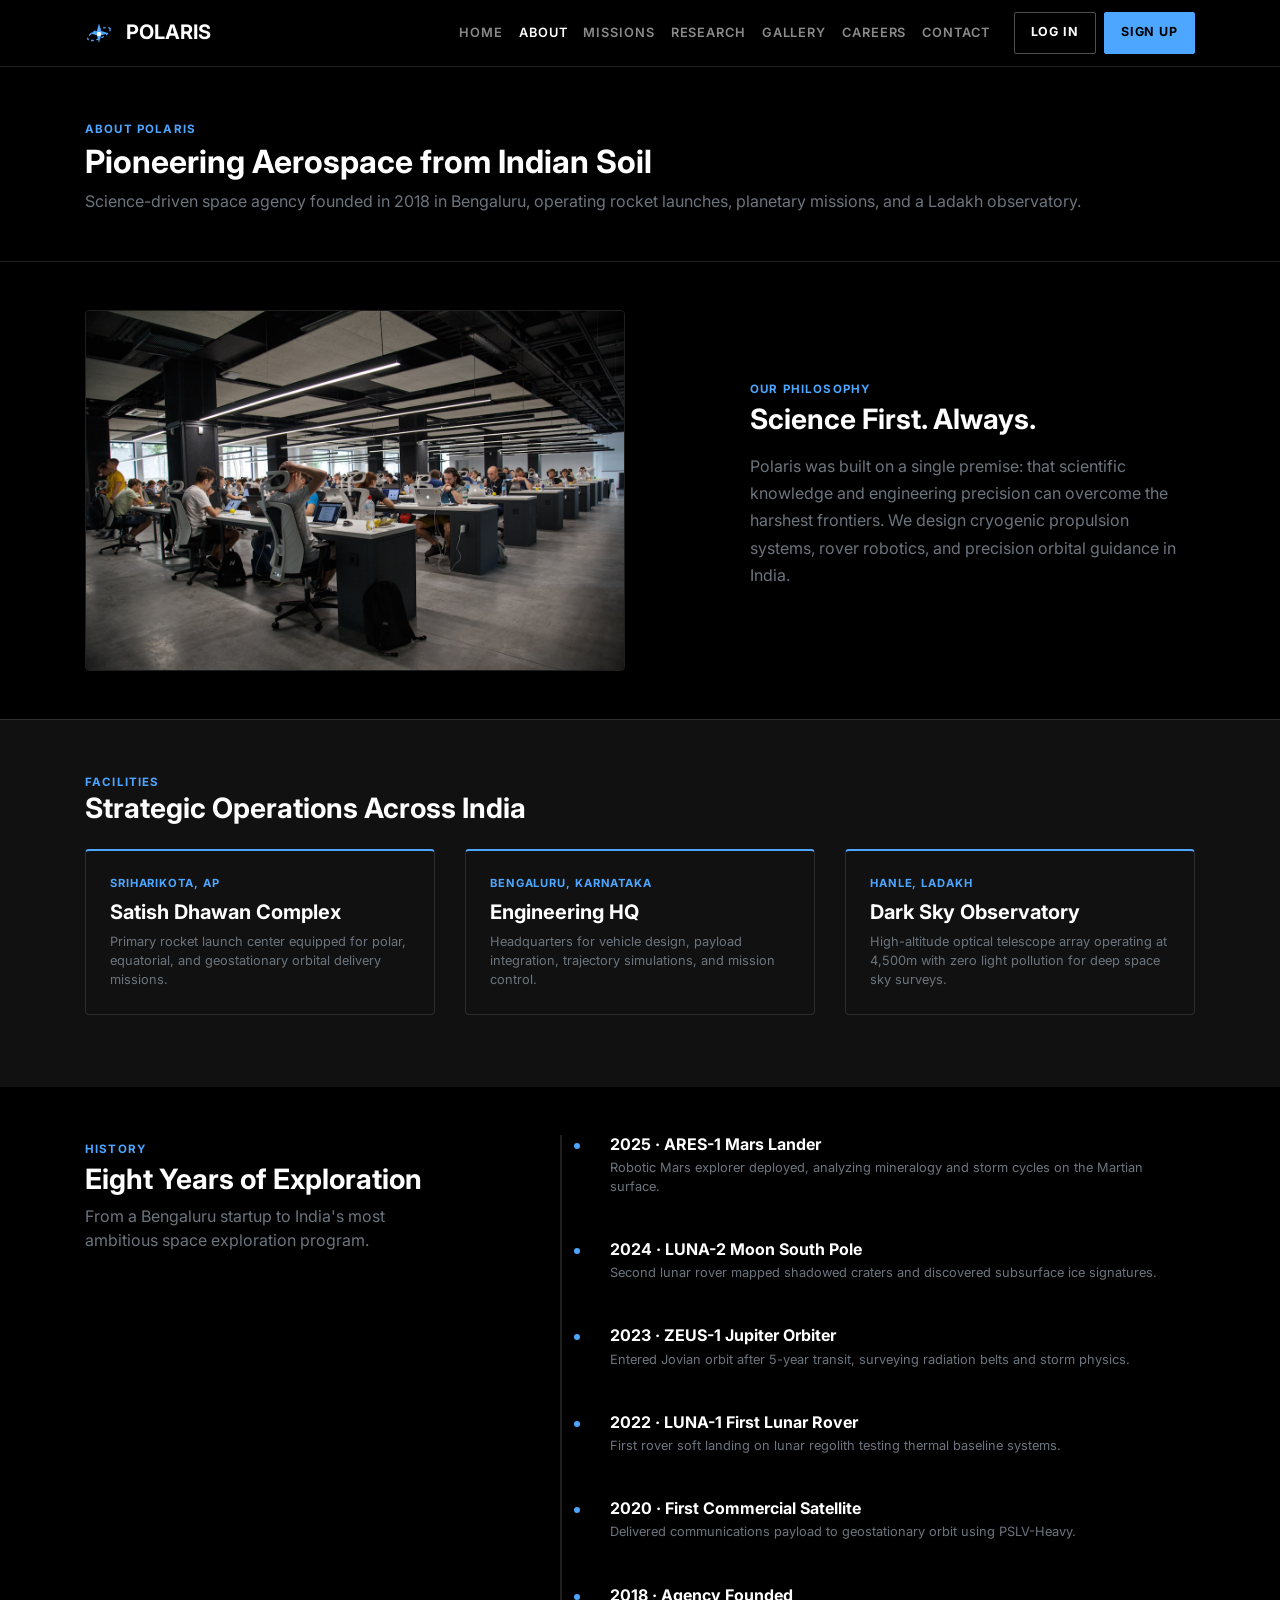
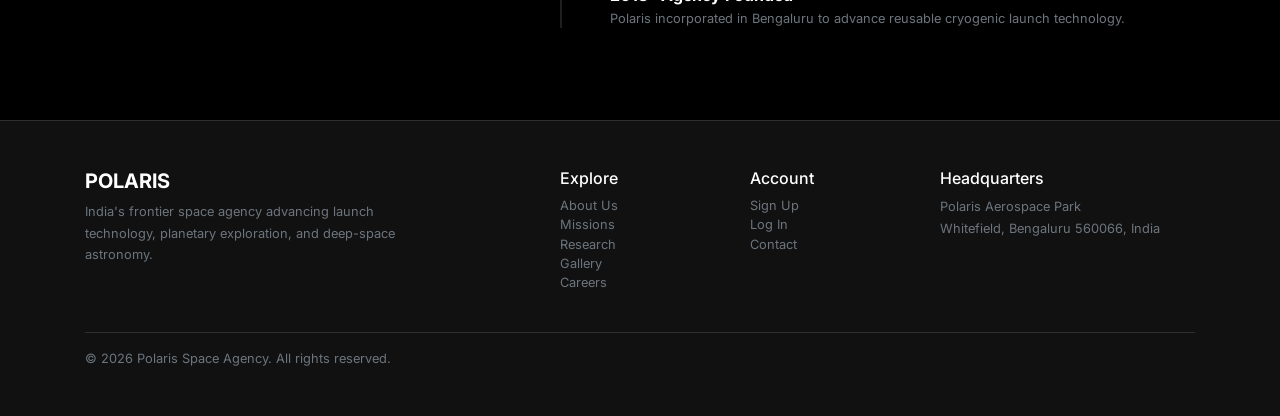
==== about.html @ 439502cc "feat: initialize Polaris Space Agency website with Bootstrap 4.2.1 integration and core page structu" ====
<!DOCTYPE html>
<html lang="en">
<head>
  <meta charset="UTF-8">
  <meta name="viewport" content="width=device-width, initial-scale=1.0">
  <title>About Polaris — India's Space Frontier Agency</title>
  <meta name="description" content="Learn about Polaris Space Agency — founded in Bengaluru, operating rocket launches, planetary missions, and an observatory in Ladakh.">
  <link href="https://fonts.googleapis.com/css2?family=Inter:wght@300;400;500;600;700;800;900&display=swap" rel="stylesheet">
  <link rel="stylesheet" href="bootstrap4.2.1/bootstrap4.2.1/css/bootstrap.min.css">
  <link rel="stylesheet" href="assets/css/style.css">
</head>
<body>

<!-- Navigation Header -->
<nav class="navbar navbar-expand-lg navbar-dark navbar-polaris">
  <div class="container">
    <a class="navbar-brand font-weight-bold" href="index.html">
      <svg width="28" height="28" viewBox="0 0 32 32" fill="none" class="mr-2" style="vertical-align:middle;">
        <ellipse cx="16" cy="16" rx="14" ry="5" stroke="var(--accent)" stroke-width="1.5" transform="rotate(-25 16 16)" stroke-dasharray="3 3"/>
        <path d="M16 4 L18.5 12.5 L27 15 L18.5 17.5 L16 26 L13.5 17.5 L5 15 L13.5 12.5 Z" fill="var(--accent)"/>
        <circle cx="16" cy="16" r="2.5" fill="#fff"/>
      </svg>
      POLARIS
    </a>
    <button class="navbar-toggler border-0" type="button" data-toggle="collapse" data-target="#nav"><span class="navbar-toggler-icon"></span></button>
    <div class="collapse navbar-collapse" id="nav">
      <ul class="navbar-nav ml-auto align-items-lg-center">
        <li class="nav-item"><a class="nav-link" href="index.html">Home</a></li>
        <li class="nav-item active"><a class="nav-link" href="about.html">About</a></li>
        <li class="nav-item"><a class="nav-link" href="missions.html">Missions</a></li>
        <li class="nav-item"><a class="nav-link" href="research.html">Research</a></li>
        <li class="nav-item"><a class="nav-link" href="gallery.html">Gallery</a></li>
        <li class="nav-item"><a class="nav-link" href="careers.html">Careers</a></li>
        <li class="nav-item"><a class="nav-link" href="contact.html">Contact</a></li>
        <li class="nav-item ml-lg-3"><a class="btn btn-outline-light btn-sm px-3" href="login.html">Log In</a></li>
        <li class="nav-item ml-lg-2"><a class="btn btn-primary btn-sm px-3" href="register.html">Sign Up</a></li>
      </ul>
    </div>
  </div>
</nav>

<!-- Page Banner -->
<div class="page-banner py-5 border-bottom" style="border-color:var(--border)!important;">
  <div class="container">
    <span class="text-uppercase font-weight-bold" style="font-size:0.72rem; color:var(--accent); letter-spacing:0.1em;">About Polaris</span>
    <h1 class="h2 font-weight-bold text-white mt-1">Pioneering Aerospace from Indian Soil</h1>
    <p class="text-muted mb-0">Science-driven space agency founded in 2018 in Bengaluru, operating rocket launches, planetary missions, and a Ladakh observatory.</p>
  </div>
</div>

<!-- Philosophy & Mission Statement -->
<section class="py-5">
  <div class="container">
    <div class="row align-items-center">
      <div class="col-lg-6 mb-4 mb-lg-0">
        <img src="assets/images/control_center.jpg" alt="Mission Control" class="img-fluid rounded" style="border:1px solid var(--border);">
      </div>
      <div class="col-lg-5 offset-lg-1">
        <span class="text-uppercase font-weight-bold" style="font-size:0.72rem; color:var(--accent); letter-spacing:0.1em;">Our Philosophy</span>
        <h2 class="h3 font-weight-bold text-white mt-1">Science First. Always.</h2>
        <p class="text-muted mt-3" style="line-height:1.7;">Polaris was built on a single premise: that scientific knowledge and engineering precision can overcome the harshest frontiers. We design cryogenic propulsion systems, rover robotics, and precision orbital guidance in India.</p>
      </div>
    </div>
  </div>
</section>

<!-- Strategic Facilities Grid -->
<section class="py-5 border-top" style="border-color:var(--border)!important; background:var(--dark-2);">
  <div class="container">
    <span class="text-uppercase font-weight-bold" style="font-size:0.72rem; color:var(--accent); letter-spacing:0.1em;">Facilities</span>
    <h2 class="h3 font-weight-bold text-white mb-4">Strategic Operations Across India</h2>
    <div class="row">
      <div class="col-md-4 mb-4">
        <div class="facility-card p-4 rounded h-100">
          <div class="font-weight-bold text-uppercase" style="font-size:0.7rem; color:var(--accent); letter-spacing:0.08em;">Sriharikota, AP</div>
          <h4 class="h5 font-weight-bold text-white mt-2">Satish Dhawan Complex</h4>
          <p class="text-muted small mt-2 mb-0">Primary rocket launch center equipped for polar, equatorial, and geostationary orbital delivery missions.</p>
        </div>
      </div>
      <div class="col-md-4 mb-4">
        <div class="facility-card p-4 rounded h-100">
          <div class="font-weight-bold text-uppercase" style="font-size:0.7rem; color:var(--accent); letter-spacing:0.08em;">Bengaluru, Karnataka</div>
          <h4 class="h5 font-weight-bold text-white mt-2">Engineering HQ</h4>
          <p class="text-muted small mt-2 mb-0">Headquarters for vehicle design, payload integration, trajectory simulations, and mission control.</p>
        </div>
      </div>
      <div class="col-md-4 mb-4">
        <div class="facility-card p-4 rounded h-100">
          <div class="font-weight-bold text-uppercase" style="font-size:0.7rem; color:var(--accent); letter-spacing:0.08em;">Hanle, Ladakh</div>
          <h4 class="h5 font-weight-bold text-white mt-2">Dark Sky Observatory</h4>
          <p class="text-muted small mt-2 mb-0">High-altitude optical telescope array operating at 4,500m with zero light pollution for deep space sky surveys.</p>
        </div>
      </div>
    </div>
  </div>
</section>

<!-- Eight Year Timeline -->
<section class="py-5">
  <div class="container">
    <div class="row">
      <div class="col-lg-4 mb-4 mb-lg-0">
        <span class="text-uppercase font-weight-bold" style="font-size:0.72rem; color:var(--accent); letter-spacing:0.1em;">History</span>
        <h2 class="h3 font-weight-bold text-white mt-1">Eight Years of Exploration</h2>
        <p class="text-muted mt-2">From a Bengaluru startup to India's most ambitious space exploration program.</p>
      </div>
      <div class="col-lg-7 offset-lg-1">
        <div class="timeline-polaris pl-3">
          <div class="timeline-item"><div class="font-weight-bold text-white h6 mb-1">2025 · ARES-1 Mars Lander</div><p class="text-muted small mb-3">Robotic Mars explorer deployed, analyzing mineralogy and storm cycles on the Martian surface.</p></div>
          <div class="timeline-item"><div class="font-weight-bold text-white h6 mb-1">2024 · LUNA-2 Moon South Pole</div><p class="text-muted small mb-3">Second lunar rover mapped shadowed craters and discovered subsurface ice signatures.</p></div>
          <div class="timeline-item"><div class="font-weight-bold text-white h6 mb-1">2023 · ZEUS-1 Jupiter Orbiter</div><p class="text-muted small mb-3">Entered Jovian orbit after 5-year transit, surveying radiation belts and storm physics.</p></div>
          <div class="timeline-item"><div class="font-weight-bold text-white h6 mb-1">2022 · LUNA-1 First Lunar Rover</div><p class="text-muted small mb-3">First rover soft landing on lunar regolith testing thermal baseline systems.</p></div>
          <div class="timeline-item"><div class="font-weight-bold text-white h6 mb-1">2020 · First Commercial Satellite</div><p class="text-muted small mb-3">Delivered communications payload to geostationary orbit using PSLV-Heavy.</p></div>
          <div class="timeline-item"><div class="font-weight-bold text-white h6 mb-1">2018 · Agency Founded</div><p class="text-muted small mb-0">Polaris incorporated in Bengaluru to advance reusable cryogenic launch technology.</p></div>
        </div>
      </div>
    </div>
  </div>
</section>

<!-- Footer -->
<footer class="footer-polaris py-5">
  <div class="container">
    <div class="row">
      <div class="col-md-4 mb-4 mb-md-0">
        <div class="font-weight-bold text-white h5 mb-2">POLARIS</div>
        <p class="text-muted small" style="line-height:1.7;">India's frontier space agency advancing launch technology, planetary exploration, and deep-space astronomy.</p>
      </div>
      <div class="col-md-2 offset-md-1 mb-4 mb-md-0">
        <h6 class="text-white">Explore</h6>
        <ul class="list-unstyled small">
          <li><a href="about.html" class="text-muted">About Us</a></li>
          <li><a href="missions.html" class="text-muted">Missions</a></li>
          <li><a href="research.html" class="text-muted">Research</a></li>
          <li><a href="gallery.html" class="text-muted">Gallery</a></li>
          <li><a href="careers.html" class="text-muted">Careers</a></li>
        </ul>
      </div>
      <div class="col-md-2 mb-4 mb-md-0">
        <h6 class="text-white">Account</h6>
        <ul class="list-unstyled small">
          <li><a href="register.html" class="text-muted">Sign Up</a></li>
          <li><a href="login.html" class="text-muted">Log In</a></li>
          <li><a href="contact.html" class="text-muted">Contact</a></li>
        </ul>
      </div>
      <div class="col-md-3">
        <h6 class="text-white">Headquarters</h6>
        <p class="text-muted small" style="line-height:1.7;">Polaris Aerospace Park<br>Whitefield, Bengaluru 560066, India</p>
      </div>
    </div>
    <div class="d-flex justify-content-between flex-wrap pt-3 mt-4 border-top small text-muted" style="border-color:var(--border)!important;">
      <span>&copy; 2026 Polaris Space Agency. All rights reserved.</span>
    </div>
  </div>
</footer>

<!-- JavaScript Dependencies -->
<script src="bootstrap4.2.1/jquery-3.7.1.min.js"></script>
<script src="bootstrap4.2.1/bootstrap4.2.1/js/bootstrap.bundle.min.js"></script>
<script src="assets/js/main.js"></script>
</body>
</html>
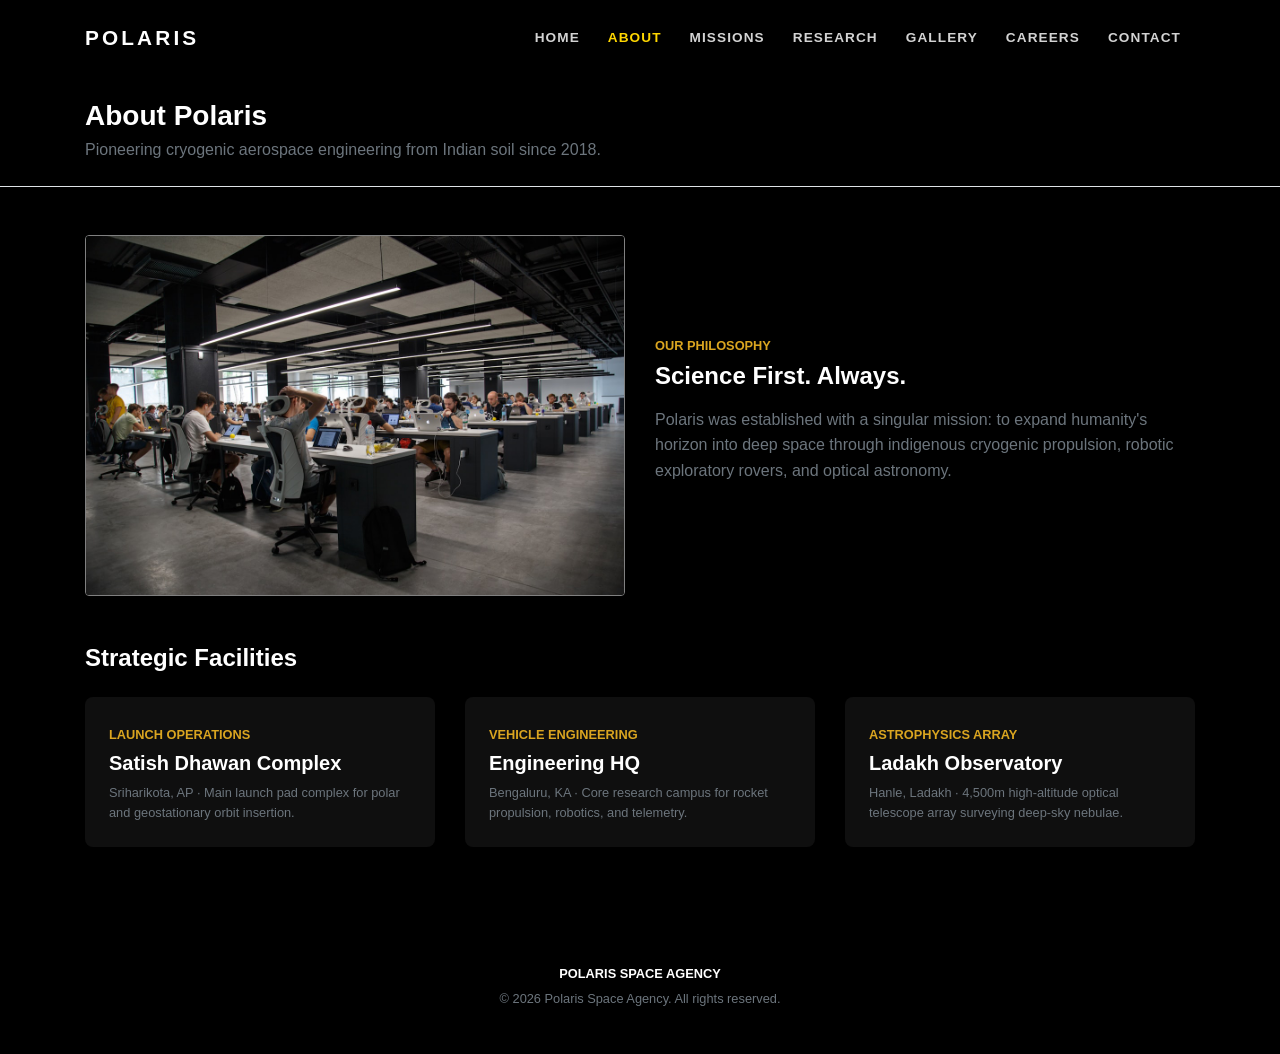
==== commit 402b1bf0: "refactor: update site navigation and page layouts while adding core CSS and JS assets" ====
--- a/about.html
+++ b/about.html
@@ -3,26 +3,16 @@
 <head>
   <meta charset="UTF-8">
   <meta name="viewport" content="width=device-width, initial-scale=1.0">
-  <title>About Polaris — India's Space Frontier Agency</title>
-  <meta name="description" content="Learn about Polaris Space Agency — founded in Bengaluru, operating rocket launches, planetary missions, and an observatory in Ladakh.">
-  <link href="https://fonts.googleapis.com/css2?family=Inter:wght@300;400;500;600;700;800;900&display=swap" rel="stylesheet">
+  <title>About Polaris — Space Frontier Agency</title>
   <link rel="stylesheet" href="bootstrap4.2.1/bootstrap4.2.1/css/bootstrap.min.css">
   <link rel="stylesheet" href="assets/css/style.css">
 </head>
 <body>
 
-<!-- Navigation Header -->
-<nav class="navbar navbar-expand-lg navbar-dark navbar-polaris">
+<nav class="navbar navbar-expand-lg navbar-dark navbar-polaris sticky-top">
   <div class="container">
-    <a class="navbar-brand font-weight-bold" href="index.html">
-      <svg width="28" height="28" viewBox="0 0 32 32" fill="none" class="mr-2" style="vertical-align:middle;">
-        <ellipse cx="16" cy="16" rx="14" ry="5" stroke="var(--accent)" stroke-width="1.5" transform="rotate(-25 16 16)" stroke-dasharray="3 3"/>
-        <path d="M16 4 L18.5 12.5 L27 15 L18.5 17.5 L16 26 L13.5 17.5 L5 15 L13.5 12.5 Z" fill="var(--accent)"/>
-        <circle cx="16" cy="16" r="2.5" fill="#fff"/>
-      </svg>
-      POLARIS
-    </a>
-    <button class="navbar-toggler border-0" type="button" data-toggle="collapse" data-target="#nav"><span class="navbar-toggler-icon"></span></button>
+    <a class="navbar-brand font-weight-bold" href="index.html">POLARIS</a>
+    <button class="navbar-toggler" type="button" data-toggle="collapse" data-target="#nav"><span class="navbar-toggler-icon"></span></button>
     <div class="collapse navbar-collapse" id="nav">
       <ul class="navbar-nav ml-auto align-items-lg-center">
         <li class="nav-item"><a class="nav-link" href="index.html">Home</a></li>
@@ -32,130 +22,65 @@
         <li class="nav-item"><a class="nav-link" href="gallery.html">Gallery</a></li>
         <li class="nav-item"><a class="nav-link" href="careers.html">Careers</a></li>
         <li class="nav-item"><a class="nav-link" href="contact.html">Contact</a></li>
-        <li class="nav-item ml-lg-3"><a class="btn btn-outline-light btn-sm px-3" href="login.html">Log In</a></li>
-        <li class="nav-item ml-lg-2"><a class="btn btn-primary btn-sm px-3" href="register.html">Sign Up</a></li>
       </ul>
     </div>
   </div>
 </nav>
 
-<!-- Page Banner -->
-<div class="page-banner py-5 border-bottom" style="border-color:var(--border)!important;">
+<div class="py-4 border-bottom" style="border-color: gray;">
   <div class="container">
-    <span class="text-uppercase font-weight-bold" style="font-size:0.72rem; color:var(--accent); letter-spacing:0.1em;">About Polaris</span>
-    <h1 class="h2 font-weight-bold text-white mt-1">Pioneering Aerospace from Indian Soil</h1>
-    <p class="text-muted mb-0">Science-driven space agency founded in 2018 in Bengaluru, operating rocket launches, planetary missions, and a Ladakh observatory.</p>
+    <h1 class="h3 font-weight-bold text-white mb-1">About Polaris</h1>
+    <p class="text-muted mb-0">Pioneering cryogenic aerospace engineering from Indian soil since 2018.</p>
   </div>
 </div>
 
-<!-- Philosophy & Mission Statement -->
 <section class="py-5">
   <div class="container">
-    <div class="row align-items-center">
-      <div class="col-lg-6 mb-4 mb-lg-0">
-        <img src="assets/images/control_center.jpg" alt="Mission Control" class="img-fluid rounded" style="border:1px solid var(--border);">
+    <div class="row align-items-center mb-5">
+      <div class="col-12 col-md-6 mb-4 mb-md-0">
+        <img src="assets/images/control_center.jpg" alt="Mission Control" class="img-fluid rounded" style="border: 1px solid gray;">
       </div>
-      <div class="col-lg-5 offset-lg-1">
-        <span class="text-uppercase font-weight-bold" style="font-size:0.72rem; color:var(--accent); letter-spacing:0.1em;">Our Philosophy</span>
-        <h2 class="h3 font-weight-bold text-white mt-1">Science First. Always.</h2>
-        <p class="text-muted mt-3" style="line-height:1.7;">Polaris was built on a single premise: that scientific knowledge and engineering precision can overcome the harshest frontiers. We design cryogenic propulsion systems, rover robotics, and precision orbital guidance in India.</p>
+      <div class="col-12 col-md-6">
+        <span class="text-uppercase small font-weight-bold" style="color: goldenrod;">Our Philosophy</span>
+        <h2 class="h4 font-weight-bold text-white mt-1 mb-3">Science First. Always.</h2>
+        <p class="text-muted">Polaris was established with a singular mission: to expand humanity's horizon into deep space through indigenous cryogenic propulsion, robotic exploratory rovers, and optical astronomy.</p>
       </div>
     </div>
-  </div>
-</section>
 
-<!-- Strategic Facilities Grid -->
-<section class="py-5 border-top" style="border-color:var(--border)!important; background:var(--dark-2);">
-  <div class="container">
-    <span class="text-uppercase font-weight-bold" style="font-size:0.72rem; color:var(--accent); letter-spacing:0.1em;">Facilities</span>
-    <h2 class="h3 font-weight-bold text-white mb-4">Strategic Operations Across India</h2>
+    <h2 class="h4 font-weight-bold text-white mb-4">Strategic Facilities</h2>
     <div class="row">
-      <div class="col-md-4 mb-4">
-        <div class="facility-card p-4 rounded h-100">
-          <div class="font-weight-bold text-uppercase" style="font-size:0.7rem; color:var(--accent); letter-spacing:0.08em;">Sriharikota, AP</div>
-          <h4 class="h5 font-weight-bold text-white mt-2">Satish Dhawan Complex</h4>
-          <p class="text-muted small mt-2 mb-0">Primary rocket launch center equipped for polar, equatorial, and geostationary orbital delivery missions.</p>
+      <div class="col-12 col-md-6 col-lg-4 mb-4">
+        <div class="facility-card h-100 mb-0">
+          <span class="text-uppercase small font-weight-bold" style="color: goldenrod;">Launch Operations</span>
+          <h4 class="h5 font-weight-bold text-white mt-1">Satish Dhawan Complex</h4>
+          <p class="small text-muted mb-0">Sriharikota, AP · Main launch pad complex for polar and geostationary orbit insertion.</p>
         </div>
       </div>
-      <div class="col-md-4 mb-4">
-        <div class="facility-card p-4 rounded h-100">
-          <div class="font-weight-bold text-uppercase" style="font-size:0.7rem; color:var(--accent); letter-spacing:0.08em;">Bengaluru, Karnataka</div>
-          <h4 class="h5 font-weight-bold text-white mt-2">Engineering HQ</h4>
-          <p class="text-muted small mt-2 mb-0">Headquarters for vehicle design, payload integration, trajectory simulations, and mission control.</p>
+      <div class="col-12 col-md-6 col-lg-4 mb-4">
+        <div class="facility-card h-100 mb-0">
+          <span class="text-uppercase small font-weight-bold" style="color: goldenrod;">Vehicle Engineering</span>
+          <h4 class="h5 font-weight-bold text-white mt-1">Engineering HQ</h4>
+          <p class="small text-muted mb-0">Bengaluru, KA · Core research campus for rocket propulsion, robotics, and telemetry.</p>
         </div>
       </div>
-      <div class="col-md-4 mb-4">
-        <div class="facility-card p-4 rounded h-100">
-          <div class="font-weight-bold text-uppercase" style="font-size:0.7rem; color:var(--accent); letter-spacing:0.08em;">Hanle, Ladakh</div>
-          <h4 class="h5 font-weight-bold text-white mt-2">Dark Sky Observatory</h4>
-          <p class="text-muted small mt-2 mb-0">High-altitude optical telescope array operating at 4,500m with zero light pollution for deep space sky surveys.</p>
+      <div class="col-12 col-md-6 col-lg-4 mb-4">
+        <div class="facility-card h-100 mb-0">
+          <span class="text-uppercase small font-weight-bold" style="color: goldenrod;">Astrophysics Array</span>
+          <h4 class="h5 font-weight-bold text-white mt-1">Ladakh Observatory</h4>
+          <p class="small text-muted mb-0">Hanle, Ladakh · 4,500m high-altitude optical telescope array surveying deep-sky nebulae.</p>
         </div>
       </div>
     </div>
   </div>
 </section>
 
-<!-- Eight Year Timeline -->
-<section class="py-5">
-  <div class="container">
-    <div class="row">
-      <div class="col-lg-4 mb-4 mb-lg-0">
-        <span class="text-uppercase font-weight-bold" style="font-size:0.72rem; color:var(--accent); letter-spacing:0.1em;">History</span>
-        <h2 class="h3 font-weight-bold text-white mt-1">Eight Years of Exploration</h2>
-        <p class="text-muted mt-2">From a Bengaluru startup to India's most ambitious space exploration program.</p>
-      </div>
-      <div class="col-lg-7 offset-lg-1">
-        <div class="timeline-polaris pl-3">
-          <div class="timeline-item"><div class="font-weight-bold text-white h6 mb-1">2025 · ARES-1 Mars Lander</div><p class="text-muted small mb-3">Robotic Mars explorer deployed, analyzing mineralogy and storm cycles on the Martian surface.</p></div>
-          <div class="timeline-item"><div class="font-weight-bold text-white h6 mb-1">2024 · LUNA-2 Moon South Pole</div><p class="text-muted small mb-3">Second lunar rover mapped shadowed craters and discovered subsurface ice signatures.</p></div>
-          <div class="timeline-item"><div class="font-weight-bold text-white h6 mb-1">2023 · ZEUS-1 Jupiter Orbiter</div><p class="text-muted small mb-3">Entered Jovian orbit after 5-year transit, surveying radiation belts and storm physics.</p></div>
-          <div class="timeline-item"><div class="font-weight-bold text-white h6 mb-1">2022 · LUNA-1 First Lunar Rover</div><p class="text-muted small mb-3">First rover soft landing on lunar regolith testing thermal baseline systems.</p></div>
-          <div class="timeline-item"><div class="font-weight-bold text-white h6 mb-1">2020 · First Commercial Satellite</div><p class="text-muted small mb-3">Delivered communications payload to geostationary orbit using PSLV-Heavy.</p></div>
-          <div class="timeline-item"><div class="font-weight-bold text-white h6 mb-1">2018 · Agency Founded</div><p class="text-muted small mb-0">Polaris incorporated in Bengaluru to advance reusable cryogenic launch technology.</p></div>
-        </div>
-      </div>
-    </div>
-  </div>
-</section>
-
-<!-- Footer -->
-<footer class="footer-polaris py-5">
-  <div class="container">
-    <div class="row">
-      <div class="col-md-4 mb-4 mb-md-0">
-        <div class="font-weight-bold text-white h5 mb-2">POLARIS</div>
-        <p class="text-muted small" style="line-height:1.7;">India's frontier space agency advancing launch technology, planetary exploration, and deep-space astronomy.</p>
-      </div>
-      <div class="col-md-2 offset-md-1 mb-4 mb-md-0">
-        <h6 class="text-white">Explore</h6>
-        <ul class="list-unstyled small">
-          <li><a href="about.html" class="text-muted">About Us</a></li>
-          <li><a href="missions.html" class="text-muted">Missions</a></li>
-          <li><a href="research.html" class="text-muted">Research</a></li>
-          <li><a href="gallery.html" class="text-muted">Gallery</a></li>
-          <li><a href="careers.html" class="text-muted">Careers</a></li>
-        </ul>
-      </div>
-      <div class="col-md-2 mb-4 mb-md-0">
-        <h6 class="text-white">Account</h6>
-        <ul class="list-unstyled small">
-          <li><a href="register.html" class="text-muted">Sign Up</a></li>
-          <li><a href="login.html" class="text-muted">Log In</a></li>
-          <li><a href="contact.html" class="text-muted">Contact</a></li>
-        </ul>
-      </div>
-      <div class="col-md-3">
-        <h6 class="text-white">Headquarters</h6>
-        <p class="text-muted small" style="line-height:1.7;">Polaris Aerospace Park<br>Whitefield, Bengaluru 560066, India</p>
-      </div>
-    </div>
-    <div class="d-flex justify-content-between flex-wrap pt-3 mt-4 border-top small text-muted" style="border-color:var(--border)!important;">
-      <span>&copy; 2026 Polaris Space Agency. All rights reserved.</span>
-    </div>
+<footer class="footer-polaris text-center">
+  <div class="container small text-muted">
+    <p class="font-weight-bold text-white mb-1">POLARIS SPACE AGENCY</p>
+    <p class="mb-0">&copy; 2026 Polaris Space Agency. All rights reserved.</p>
   </div>
 </footer>
 
-<!-- JavaScript Dependencies -->
 <script src="bootstrap4.2.1/jquery-3.7.1.min.js"></script>
 <script src="bootstrap4.2.1/bootstrap4.2.1/js/bootstrap.bundle.min.js"></script>
 <script src="assets/js/main.js"></script>
--- a/assets/css/style.css
+++ b/assets/css/style.css
@@ -0,0 +1,60 @@
+/* Polaris Space Agency — Sleek Borderless Space Theme */
+body { background-color: black; color: white; font-family: -apple-system, BlinkMacSystemFont, "Segoe UI", Roboto, sans-serif; line-height: 1.6; overflow-x: hidden; }
+
+/* Links */
+a { color: goldenrod; text-decoration: none; transition: color 0.2s ease; }
+a:hover { color: gold; text-decoration: none; }
+
+/* Navbar */
+.navbar-polaris { background-color: black; border: none; padding: 16px 0; }
+.navbar-polaris .navbar-brand { letter-spacing: 0.15em; color: white !important; font-size: 1.3rem; }
+.navbar-polaris .nav-link { color: lightgray !important; font-size: 0.85rem; font-weight: 600; text-transform: uppercase; letter-spacing: 0.08em; padding: 8px 14px !important; }
+.navbar-polaris .nav-link:hover, .navbar-polaris .nav-item.active .nav-link { color: gold !important; }
+
+/* Hero Section */
+.hero-section { position: relative; min-height: 85vh; display: flex; align-items: center; background-color: black; overflow: hidden; padding: 70px 0; }
+.hero-bg { position: absolute; top: 0; left: 0; width: 100%; height: 100%; object-fit: cover; object-position: center; opacity: 0.55; z-index: 1; }
+.hero-overlay { position: absolute; top: 0; left: 0; width: 100%; height: 100%; background: linear-gradient(to top, black 0%, transparent 70%), linear-gradient(to bottom, black 0%, transparent 40%); z-index: 2; }
+.hero-content { position: relative; z-index: 3; }
+.hero-title { font-size: 2.4rem; font-weight: 800; line-height: 1.15; }
+
+/* Seamless Borderless Cards */
+.news-card, .facility-card, .job-card, .category-card, .calc-widget {
+  background-color: #0f0f0f;
+  border: none;
+  color: white;
+  border-radius: 8px;
+  padding: 24px;
+  margin-bottom: 24px;
+  display: block;
+  transition: transform 0.25s ease, background-color 0.25s ease;
+}
+.news-card:hover, .facility-card:hover, .job-card:hover, .category-card:hover {
+  background-color: #1a1a1a;
+  transform: translateY(-4px);
+  text-decoration: none;
+}
+.news-card-img, .category-card-img, .gallery-card-img { width: 100%; height: 210px; object-fit: cover; border-radius: 6px; }
+
+/* Buttons */
+.btn-primary { background-color: goldenrod !important; border: none !important; color: black !important; font-weight: 700; border-radius: 6px; padding: 12px 26px; transition: transform 0.2s ease, background-color 0.2s ease; }
+.btn-primary:hover { background-color: gold !important; color: black !important; transform: translateY(-2px); }
+.btn-outline-light { border: 1px solid gray !important; color: white !important; font-weight: 600; border-radius: 6px; padding: 12px 26px; }
+.btn-outline-light:hover { background-color: white !important; color: black !important; }
+
+/* Form Controls */
+.form-control { background-color: #121212 !important; border: 1px solid #2a2a2a !important; color: white !important; border-radius: 6px !important; padding: 12px 14px !important; }
+.form-control:focus { border-color: goldenrod !important; box-shadow: none !important; }
+
+/* Stats Strip */
+.stats-strip { background-color: #080808; padding: 35px 0; }
+
+/* Responsive Breakpoints */
+@media (min-width: 768px) { .hero-title { font-size: 3.6rem; } }
+@media (max-width: 767.98px) {
+  .hero-section { min-height: 70vh; padding: 45px 0; }
+  .navbar-collapse { background-color: black; margin-top: 10px; padding: 15px 0; }
+}
+
+/* Footer */
+.footer-polaris { background-color: black; padding: 45px 0; color: gray; }
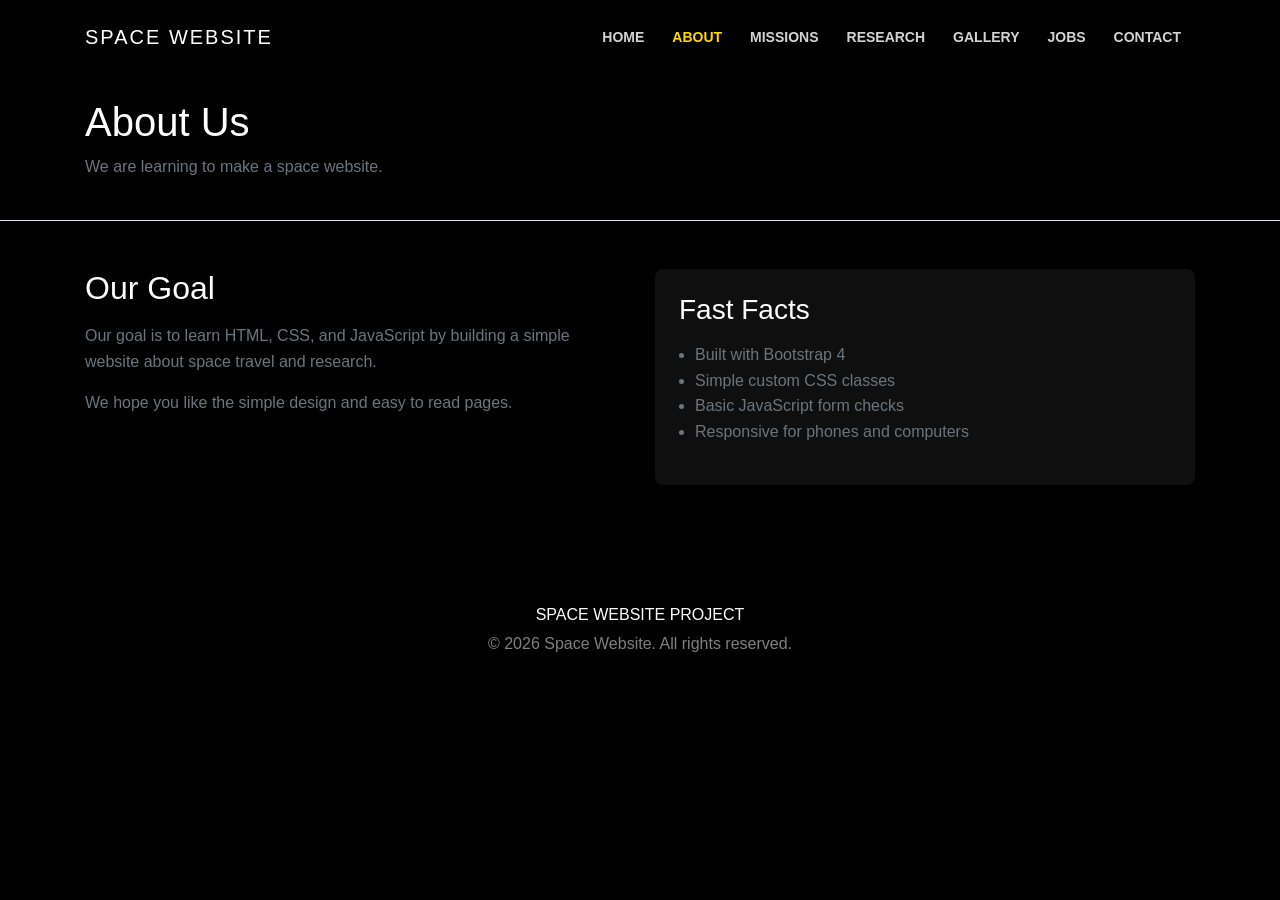
==== commit e2a1bd5e: "refactor: rebrand HTML pages and add custom stylesheet and script assets" ====
--- a/about.html
+++ b/about.html
@@ -1,86 +1,84 @@
+<!-- We are telling the browser this is an HTML document -->
 <!DOCTYPE html>
 <html lang="en">
 <head>
+  <!-- Basic page settings -->
   <meta charset="UTF-8">
+  <!-- This makes the website look good on mobile phones -->
   <meta name="viewport" content="width=device-width, initial-scale=1.0">
-  <title>About Polaris — Space Frontier Agency</title>
+  <title>About Us — Space Website</title>
+  
+  <!-- Link to the Bootstrap CSS for ready-made designs -->
   <link rel="stylesheet" href="bootstrap4.2.1/bootstrap4.2.1/css/bootstrap.min.css">
+  <!-- Link to our own custom CSS file -->
   <link rel="stylesheet" href="assets/css/style.css">
 </head>
 <body>
 
-<nav class="navbar navbar-expand-lg navbar-dark navbar-polaris sticky-top">
+<!-- The top navigation menu bar -->
+<nav class="navbar navbar-expand-lg navbar-dark top-menu sticky-top">
   <div class="container">
-    <a class="navbar-brand font-weight-bold" href="index.html">POLARIS</a>
+    <a class="navbar-brand" href="index.html">SPACE WEBSITE</a>
+    <!-- The button that shows up on mobile phones to open the menu -->
     <button class="navbar-toggler" type="button" data-toggle="collapse" data-target="#nav"><span class="navbar-toggler-icon"></span></button>
     <div class="collapse navbar-collapse" id="nav">
-      <ul class="navbar-nav ml-auto align-items-lg-center">
+      <ul class="navbar-nav ml-auto">
         <li class="nav-item"><a class="nav-link" href="index.html">Home</a></li>
         <li class="nav-item active"><a class="nav-link" href="about.html">About</a></li>
         <li class="nav-item"><a class="nav-link" href="missions.html">Missions</a></li>
         <li class="nav-item"><a class="nav-link" href="research.html">Research</a></li>
         <li class="nav-item"><a class="nav-link" href="gallery.html">Gallery</a></li>
-        <li class="nav-item"><a class="nav-link" href="careers.html">Careers</a></li>
+        <li class="nav-item"><a class="nav-link" href="careers.html">Jobs</a></li>
         <li class="nav-item"><a class="nav-link" href="contact.html">Contact</a></li>
       </ul>
     </div>
   </div>
 </nav>
 
+<!-- Page Header showing the title -->
 <div class="py-4 border-bottom" style="border-color: gray;">
   <div class="container">
-    <h1 class="h3 font-weight-bold text-white mb-1">About Polaris</h1>
-    <p class="text-muted mb-0">Pioneering cryogenic aerospace engineering from Indian soil since 2018.</p>
+    <h1 class="text-white">About Us</h1>
+    <p class="text-muted">We are learning to make a space website.</p>
   </div>
 </div>
 
+<!-- Main content section about the project -->
 <section class="py-5">
   <div class="container">
-    <div class="row align-items-center mb-5">
-      <div class="col-12 col-md-6 mb-4 mb-md-0">
-        <img src="assets/images/control_center.jpg" alt="Mission Control" class="img-fluid rounded" style="border: 1px solid gray;">
+    <div class="row">
+      <!-- Left side: Text explanation -->
+      <div class="col-lg-6 mb-4">
+        <h2 class="text-white mb-3">Our Goal</h2>
+        <p class="text-muted">Our goal is to learn HTML, CSS, and JavaScript by building a simple website about space travel and research.</p>
+        <p class="text-muted">We hope you like the simple design and easy to read pages.</p>
       </div>
-      <div class="col-12 col-md-6">
-        <span class="text-uppercase small font-weight-bold" style="color: goldenrod;">Our Philosophy</span>
-        <h2 class="h4 font-weight-bold text-white mt-1 mb-3">Science First. Always.</h2>
-        <p class="text-muted">Polaris was established with a singular mission: to expand humanity's horizon into deep space through indigenous cryogenic propulsion, robotic exploratory rovers, and optical astronomy.</p>
-      </div>
-    </div>
-
-    <h2 class="h4 font-weight-bold text-white mb-4">Strategic Facilities</h2>
-    <div class="row">
-      <div class="col-12 col-md-6 col-lg-4 mb-4">
-        <div class="facility-card h-100 mb-0">
-          <span class="text-uppercase small font-weight-bold" style="color: goldenrod;">Launch Operations</span>
-          <h4 class="h5 font-weight-bold text-white mt-1">Satish Dhawan Complex</h4>
-          <p class="small text-muted mb-0">Sriharikota, AP · Main launch pad complex for polar and geostationary orbit insertion.</p>
-        </div>
-      </div>
-      <div class="col-12 col-md-6 col-lg-4 mb-4">
-        <div class="facility-card h-100 mb-0">
-          <span class="text-uppercase small font-weight-bold" style="color: goldenrod;">Vehicle Engineering</span>
-          <h4 class="h5 font-weight-bold text-white mt-1">Engineering HQ</h4>
-          <p class="small text-muted mb-0">Bengaluru, KA · Core research campus for rocket propulsion, robotics, and telemetry.</p>
-        </div>
-      </div>
-      <div class="col-12 col-md-6 col-lg-4 mb-4">
-        <div class="facility-card h-100 mb-0">
-          <span class="text-uppercase small font-weight-bold" style="color: goldenrod;">Astrophysics Array</span>
-          <h4 class="h5 font-weight-bold text-white mt-1">Ladakh Observatory</h4>
-          <p class="small text-muted mb-0">Hanle, Ladakh · 4,500m high-altitude optical telescope array surveying deep-sky nebulae.</p>
+      <!-- Right side: Fast facts box -->
+      <div class="col-lg-6">
+        <div class="info-card">
+          <h3 class="text-white mb-3">Fast Facts</h3>
+          <!-- An unordered list (bullet points) -->
+          <ul class="text-muted pl-3">
+            <li>Built with Bootstrap 4</li>
+            <li>Simple custom CSS classes</li>
+            <li>Basic JavaScript form checks</li>
+            <li>Responsive for phones and computers</li>
+          </ul>
         </div>
       </div>
     </div>
   </div>
 </section>
 
-<footer class="footer-polaris text-center">
-  <div class="container small text-muted">
-    <p class="font-weight-bold text-white mb-1">POLARIS SPACE AGENCY</p>
-    <p class="mb-0">&copy; 2026 Polaris Space Agency. All rights reserved.</p>
+<!-- The footer at the very bottom of the page -->
+<footer class="bottom-footer text-center">
+  <div class="container">
+    <p class="text-white mb-1">SPACE WEBSITE PROJECT</p>
+    <p class="mb-0">&copy; 2026 Space Website. All rights reserved.</p>
   </div>
 </footer>
 
+<!-- JavaScript files needed for the website to work -->
 <script src="bootstrap4.2.1/jquery-3.7.1.min.js"></script>
 <script src="bootstrap4.2.1/bootstrap4.2.1/js/bootstrap.bundle.min.js"></script>
 <script src="assets/js/main.js"></script>
--- a/assets/css/style.css
+++ b/assets/css/style.css
@@ -1,60 +1,59 @@
-/* Polaris Space Agency — Sleek Borderless Space Theme */
-body { background-color: black; color: white; font-family: -apple-system, BlinkMacSystemFont, "Segoe UI", Roboto, sans-serif; line-height: 1.6; overflow-x: hidden; }
+/* Space Agency Website - style.css */
+/* Set up the main background and text color for the whole page */
+body { background-color: black; color: white; font-family: Arial, sans-serif; line-height: 1.6; overflow-x: hidden; }
 
-/* Links */
-a { color: goldenrod; text-decoration: none; transition: color 0.2s ease; }
+/* Make links golden and change color when hovered */
+a { color: goldenrod; text-decoration: none; }
 a:hover { color: gold; text-decoration: none; }
 
-/* Navbar */
-.navbar-polaris { background-color: black; border: none; padding: 16px 0; }
-.navbar-polaris .navbar-brand { letter-spacing: 0.15em; color: white !important; font-size: 1.3rem; }
-.navbar-polaris .nav-link { color: lightgray !important; font-size: 0.85rem; font-weight: 600; text-transform: uppercase; letter-spacing: 0.08em; padding: 8px 14px !important; }
-.navbar-polaris .nav-link:hover, .navbar-polaris .nav-item.active .nav-link { color: gold !important; }
+/* The top navigation menu bar */
+.top-menu { background-color: black; border: none; padding: 16px 0; }
+.top-menu .navbar-brand { letter-spacing: 2px; color: white !important; font-size: 20px; }
+.top-menu .nav-link { color: lightgray !important; font-size: 14px; font-weight: bold; text-transform: uppercase; padding: 8px 14px !important; }
+.top-menu .nav-link:hover, .top-menu .nav-item.active .nav-link { color: gold !important; }
 
-/* Hero Section */
-.hero-section { position: relative; min-height: 85vh; display: flex; align-items: center; background-color: black; overflow: hidden; padding: 70px 0; }
-.hero-bg { position: absolute; top: 0; left: 0; width: 100%; height: 100%; object-fit: cover; object-position: center; opacity: 0.55; z-index: 1; }
-.hero-overlay { position: absolute; top: 0; left: 0; width: 100%; height: 100%; background: linear-gradient(to top, black 0%, transparent 70%), linear-gradient(to bottom, black 0%, transparent 40%); z-index: 2; }
-.hero-content { position: relative; z-index: 3; }
-.hero-title { font-size: 2.4rem; font-weight: 800; line-height: 1.15; }
+/* The big image banner at the top of pages */
+.main-banner { position: relative; min-height: 85vh; display: flex; align-items: center; background-color: black; overflow: hidden; padding: 70px 0; }
+.banner-image { position: absolute; top: 0; left: 0; width: 100%; height: 100%; opacity: 0.6; z-index: 1; }
+.banner-color { position: absolute; top: 0; left: 0; width: 100%; height: 100%; background-color: black; opacity: 0.4; z-index: 2; }
+.banner-text { position: relative; z-index: 3; }
+.banner-title { font-size: 40px; font-weight: bold; }
 
-/* Seamless Borderless Cards */
-.news-card, .facility-card, .job-card, .category-card, .calc-widget {
+/* The gray boxes used for forms and showing information */
+.info-card, .form-box {
   background-color: #0f0f0f;
-  border: none;
   color: white;
   border-radius: 8px;
   padding: 24px;
   margin-bottom: 24px;
   display: block;
-  transition: transform 0.25s ease, background-color 0.25s ease;
 }
-.news-card:hover, .facility-card:hover, .job-card:hover, .category-card:hover {
+.info-card:hover {
   background-color: #1a1a1a;
-  transform: translateY(-4px);
   text-decoration: none;
 }
-.news-card-img, .category-card-img, .gallery-card-img { width: 100%; height: 210px; object-fit: cover; border-radius: 6px; }
+/* Pictures inside the info boxes */
+.card-image { width: 100%; height: 210px; border-radius: 6px; }
 
-/* Buttons */
-.btn-primary { background-color: goldenrod !important; border: none !important; color: black !important; font-weight: 700; border-radius: 6px; padding: 12px 26px; transition: transform 0.2s ease, background-color 0.2s ease; }
-.btn-primary:hover { background-color: gold !important; color: black !important; transform: translateY(-2px); }
-.btn-outline-light { border: 1px solid gray !important; color: white !important; font-weight: 600; border-radius: 6px; padding: 12px 26px; }
+/* Design for our custom buttons */
+.btn-primary { background-color: goldenrod !important; border: none !important; color: black !important; font-weight: bold; border-radius: 6px; padding: 12px 26px; }
+.btn-primary:hover { background-color: gold !important; color: black !important; }
+.btn-outline-light { border: 1px solid gray !important; color: white !important; font-weight: bold; border-radius: 6px; padding: 12px 26px; }
 .btn-outline-light:hover { background-color: white !important; color: black !important; }
 
-/* Form Controls */
-.form-control { background-color: #121212 !important; border: 1px solid #2a2a2a !important; color: white !important; border-radius: 6px !important; padding: 12px 14px !important; }
-.form-control:focus { border-color: goldenrod !important; box-shadow: none !important; }
+/* Input boxes for forms */
+.form-control { background-color: #121212; border: 1px solid #2a2a2a; color: white; }
+.form-control:focus { border-color: goldenrod; box-shadow: none; }
 
-/* Stats Strip */
+/* Extra spacing block */
 .stats-strip { background-color: #080808; padding: 35px 0; }
 
-/* Responsive Breakpoints */
-@media (min-width: 768px) { .hero-title { font-size: 3.6rem; } }
-@media (max-width: 767.98px) {
-  .hero-section { min-height: 70vh; padding: 45px 0; }
+/* Adjustments for mobile phones and small screens */
+@media (min-width: 768px) { .banner-title { font-size: 55px; } }
+@media (max-width: 767px) {
+  .main-banner { min-height: 70vh; padding: 45px 0; }
   .navbar-collapse { background-color: black; margin-top: 10px; padding: 15px 0; }
 }
 
-/* Footer */
-.footer-polaris { background-color: black; padding: 45px 0; color: gray; }
+/* The footer at the bottom of the page */
+.bottom-footer { background-color: black; padding: 45px 0; color: gray; }
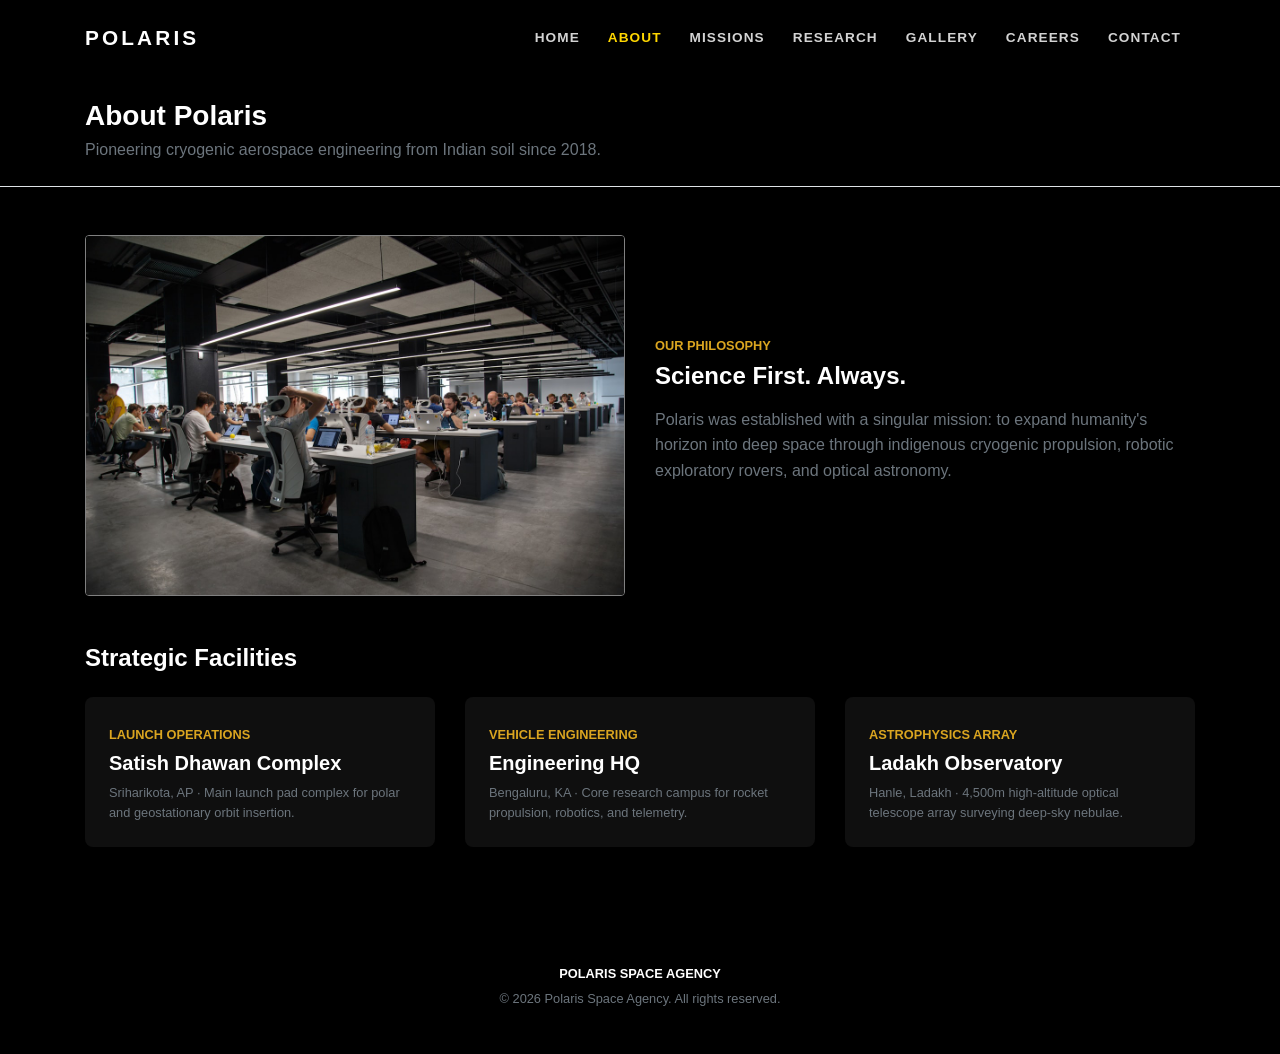
==== commit c164b728: "rollback" ====
--- a/about.html
+++ b/about.html
@@ -1,84 +1,86 @@
-<!-- We are telling the browser this is an HTML document -->
 <!DOCTYPE html>
 <html lang="en">
 <head>
-  <!-- Basic page settings -->
   <meta charset="UTF-8">
-  <!-- This makes the website look good on mobile phones -->
   <meta name="viewport" content="width=device-width, initial-scale=1.0">
-  <title>About Us — Space Website</title>
-  
-  <!-- Link to the Bootstrap CSS for ready-made designs -->
+  <title>About Polaris — Space Frontier Agency</title>
   <link rel="stylesheet" href="bootstrap4.2.1/bootstrap4.2.1/css/bootstrap.min.css">
-  <!-- Link to our own custom CSS file -->
   <link rel="stylesheet" href="assets/css/style.css">
 </head>
 <body>
 
-<!-- The top navigation menu bar -->
-<nav class="navbar navbar-expand-lg navbar-dark top-menu sticky-top">
+<nav class="navbar navbar-expand-lg navbar-dark navbar-polaris sticky-top">
   <div class="container">
-    <a class="navbar-brand" href="index.html">SPACE WEBSITE</a>
-    <!-- The button that shows up on mobile phones to open the menu -->
+    <a class="navbar-brand font-weight-bold" href="index.html">POLARIS</a>
     <button class="navbar-toggler" type="button" data-toggle="collapse" data-target="#nav"><span class="navbar-toggler-icon"></span></button>
     <div class="collapse navbar-collapse" id="nav">
-      <ul class="navbar-nav ml-auto">
+      <ul class="navbar-nav ml-auto align-items-lg-center">
         <li class="nav-item"><a class="nav-link" href="index.html">Home</a></li>
         <li class="nav-item active"><a class="nav-link" href="about.html">About</a></li>
         <li class="nav-item"><a class="nav-link" href="missions.html">Missions</a></li>
         <li class="nav-item"><a class="nav-link" href="research.html">Research</a></li>
         <li class="nav-item"><a class="nav-link" href="gallery.html">Gallery</a></li>
-        <li class="nav-item"><a class="nav-link" href="careers.html">Jobs</a></li>
+        <li class="nav-item"><a class="nav-link" href="careers.html">Careers</a></li>
         <li class="nav-item"><a class="nav-link" href="contact.html">Contact</a></li>
       </ul>
     </div>
   </div>
 </nav>
 
-<!-- Page Header showing the title -->
 <div class="py-4 border-bottom" style="border-color: gray;">
   <div class="container">
-    <h1 class="text-white">About Us</h1>
-    <p class="text-muted">We are learning to make a space website.</p>
+    <h1 class="h3 font-weight-bold text-white mb-1">About Polaris</h1>
+    <p class="text-muted mb-0">Pioneering cryogenic aerospace engineering from Indian soil since 2018.</p>
   </div>
 </div>
 
-<!-- Main content section about the project -->
 <section class="py-5">
   <div class="container">
+    <div class="row align-items-center mb-5">
+      <div class="col-12 col-md-6 mb-4 mb-md-0">
+        <img src="assets/images/control_center.jpg" alt="Mission Control" class="img-fluid rounded" style="border: 1px solid gray;">
+      </div>
+      <div class="col-12 col-md-6">
+        <span class="text-uppercase small font-weight-bold" style="color: goldenrod;">Our Philosophy</span>
+        <h2 class="h4 font-weight-bold text-white mt-1 mb-3">Science First. Always.</h2>
+        <p class="text-muted">Polaris was established with a singular mission: to expand humanity's horizon into deep space through indigenous cryogenic propulsion, robotic exploratory rovers, and optical astronomy.</p>
+      </div>
+    </div>
+
+    <h2 class="h4 font-weight-bold text-white mb-4">Strategic Facilities</h2>
     <div class="row">
-      <!-- Left side: Text explanation -->
-      <div class="col-lg-6 mb-4">
-        <h2 class="text-white mb-3">Our Goal</h2>
-        <p class="text-muted">Our goal is to learn HTML, CSS, and JavaScript by building a simple website about space travel and research.</p>
-        <p class="text-muted">We hope you like the simple design and easy to read pages.</p>
+      <div class="col-12 col-md-6 col-lg-4 mb-4">
+        <div class="facility-card h-100 mb-0">
+          <span class="text-uppercase small font-weight-bold" style="color: goldenrod;">Launch Operations</span>
+          <h4 class="h5 font-weight-bold text-white mt-1">Satish Dhawan Complex</h4>
+          <p class="small text-muted mb-0">Sriharikota, AP · Main launch pad complex for polar and geostationary orbit insertion.</p>
+        </div>
       </div>
-      <!-- Right side: Fast facts box -->
-      <div class="col-lg-6">
-        <div class="info-card">
-          <h3 class="text-white mb-3">Fast Facts</h3>
-          <!-- An unordered list (bullet points) -->
-          <ul class="text-muted pl-3">
-            <li>Built with Bootstrap 4</li>
-            <li>Simple custom CSS classes</li>
-            <li>Basic JavaScript form checks</li>
-            <li>Responsive for phones and computers</li>
-          </ul>
+      <div class="col-12 col-md-6 col-lg-4 mb-4">
+        <div class="facility-card h-100 mb-0">
+          <span class="text-uppercase small font-weight-bold" style="color: goldenrod;">Vehicle Engineering</span>
+          <h4 class="h5 font-weight-bold text-white mt-1">Engineering HQ</h4>
+          <p class="small text-muted mb-0">Bengaluru, KA · Core research campus for rocket propulsion, robotics, and telemetry.</p>
+        </div>
+      </div>
+      <div class="col-12 col-md-6 col-lg-4 mb-4">
+        <div class="facility-card h-100 mb-0">
+          <span class="text-uppercase small font-weight-bold" style="color: goldenrod;">Astrophysics Array</span>
+          <h4 class="h5 font-weight-bold text-white mt-1">Ladakh Observatory</h4>
+          <p class="small text-muted mb-0">Hanle, Ladakh · 4,500m high-altitude optical telescope array surveying deep-sky nebulae.</p>
         </div>
       </div>
     </div>
   </div>
 </section>
 
-<!-- The footer at the very bottom of the page -->
-<footer class="bottom-footer text-center">
-  <div class="container">
-    <p class="text-white mb-1">SPACE WEBSITE PROJECT</p>
-    <p class="mb-0">&copy; 2026 Space Website. All rights reserved.</p>
+<footer class="footer-polaris text-center">
+  <div class="container small text-muted">
+    <p class="font-weight-bold text-white mb-1">POLARIS SPACE AGENCY</p>
+    <p class="mb-0">&copy; 2026 Polaris Space Agency. All rights reserved.</p>
   </div>
 </footer>
 
-<!-- JavaScript files needed for the website to work -->
 <script src="bootstrap4.2.1/jquery-3.7.1.min.js"></script>
 <script src="bootstrap4.2.1/bootstrap4.2.1/js/bootstrap.bundle.min.js"></script>
 <script src="assets/js/main.js"></script>
--- a/assets/css/style.css
+++ b/assets/css/style.css
@@ -1,59 +1,60 @@
-/* Space Agency Website - style.css */
-/* Set up the main background and text color for the whole page */
-body { background-color: black; color: white; font-family: Arial, sans-serif; line-height: 1.6; overflow-x: hidden; }
+/* Polaris Space Agency — Sleek Borderless Space Theme */
+body { background-color: black; color: white; font-family: -apple-system, BlinkMacSystemFont, "Segoe UI", Roboto, sans-serif; line-height: 1.6; overflow-x: hidden; }
 
-/* Make links golden and change color when hovered */
-a { color: goldenrod; text-decoration: none; }
+/* Links */
+a { color: goldenrod; text-decoration: none; transition: color 0.2s ease; }
 a:hover { color: gold; text-decoration: none; }
 
-/* The top navigation menu bar */
-.top-menu { background-color: black; border: none; padding: 16px 0; }
-.top-menu .navbar-brand { letter-spacing: 2px; color: white !important; font-size: 20px; }
-.top-menu .nav-link { color: lightgray !important; font-size: 14px; font-weight: bold; text-transform: uppercase; padding: 8px 14px !important; }
-.top-menu .nav-link:hover, .top-menu .nav-item.active .nav-link { color: gold !important; }
+/* Navbar */
+.navbar-polaris { background-color: black; border: none; padding: 16px 0; }
+.navbar-polaris .navbar-brand { letter-spacing: 0.15em; color: white !important; font-size: 1.3rem; }
+.navbar-polaris .nav-link { color: lightgray !important; font-size: 0.85rem; font-weight: 600; text-transform: uppercase; letter-spacing: 0.08em; padding: 8px 14px !important; }
+.navbar-polaris .nav-link:hover, .navbar-polaris .nav-item.active .nav-link { color: gold !important; }
 
-/* The big image banner at the top of pages */
-.main-banner { position: relative; min-height: 85vh; display: flex; align-items: center; background-color: black; overflow: hidden; padding: 70px 0; }
-.banner-image { position: absolute; top: 0; left: 0; width: 100%; height: 100%; opacity: 0.6; z-index: 1; }
-.banner-color { position: absolute; top: 0; left: 0; width: 100%; height: 100%; background-color: black; opacity: 0.4; z-index: 2; }
-.banner-text { position: relative; z-index: 3; }
-.banner-title { font-size: 40px; font-weight: bold; }
+/* Hero Section */
+.hero-section { position: relative; min-height: 85vh; display: flex; align-items: center; background-color: black; overflow: hidden; padding: 70px 0; }
+.hero-bg { position: absolute; top: 0; left: 0; width: 100%; height: 100%; object-fit: cover; object-position: center; opacity: 0.55; z-index: 1; }
+.hero-overlay { position: absolute; top: 0; left: 0; width: 100%; height: 100%; background: linear-gradient(to top, black 0%, transparent 70%), linear-gradient(to bottom, black 0%, transparent 40%); z-index: 2; }
+.hero-content { position: relative; z-index: 3; }
+.hero-title { font-size: 2.4rem; font-weight: 800; line-height: 1.15; }
 
-/* The gray boxes used for forms and showing information */
-.info-card, .form-box {
+/* Seamless Borderless Cards */
+.news-card, .facility-card, .job-card, .category-card, .calc-widget {
   background-color: #0f0f0f;
+  border: none;
   color: white;
   border-radius: 8px;
   padding: 24px;
   margin-bottom: 24px;
   display: block;
+  transition: transform 0.25s ease, background-color 0.25s ease;
 }
-.info-card:hover {
+.news-card:hover, .facility-card:hover, .job-card:hover, .category-card:hover {
   background-color: #1a1a1a;
+  transform: translateY(-4px);
   text-decoration: none;
 }
-/* Pictures inside the info boxes */
-.card-image { width: 100%; height: 210px; border-radius: 6px; }
+.news-card-img, .category-card-img, .gallery-card-img { width: 100%; height: 210px; object-fit: cover; border-radius: 6px; }
 
-/* Design for our custom buttons */
-.btn-primary { background-color: goldenrod !important; border: none !important; color: black !important; font-weight: bold; border-radius: 6px; padding: 12px 26px; }
-.btn-primary:hover { background-color: gold !important; color: black !important; }
-.btn-outline-light { border: 1px solid gray !important; color: white !important; font-weight: bold; border-radius: 6px; padding: 12px 26px; }
+/* Buttons */
+.btn-primary { background-color: goldenrod !important; border: none !important; color: black !important; font-weight: 700; border-radius: 6px; padding: 12px 26px; transition: transform 0.2s ease, background-color 0.2s ease; }
+.btn-primary:hover { background-color: gold !important; color: black !important; transform: translateY(-2px); }
+.btn-outline-light { border: 1px solid gray !important; color: white !important; font-weight: 600; border-radius: 6px; padding: 12px 26px; }
 .btn-outline-light:hover { background-color: white !important; color: black !important; }
 
-/* Input boxes for forms */
+/* Form Controls */
 .form-control { background-color: #121212; border: 1px solid #2a2a2a; color: white; }
 .form-control:focus { border-color: goldenrod; box-shadow: none; }
 
-/* Extra spacing block */
+/* Stats Strip */
 .stats-strip { background-color: #080808; padding: 35px 0; }
 
-/* Adjustments for mobile phones and small screens */
-@media (min-width: 768px) { .banner-title { font-size: 55px; } }
-@media (max-width: 767px) {
-  .main-banner { min-height: 70vh; padding: 45px 0; }
+/* Responsive Breakpoints */
+@media (min-width: 768px) { .hero-title { font-size: 3.6rem; } }
+@media (max-width: 767.98px) {
+  .hero-section { min-height: 70vh; padding: 45px 0; }
   .navbar-collapse { background-color: black; margin-top: 10px; padding: 15px 0; }
 }
 
-/* The footer at the bottom of the page */
-.bottom-footer { background-color: black; padding: 45px 0; color: gray; }
+/* Footer */
+.footer-polaris { background-color: black; padding: 45px 0; color: gray; }
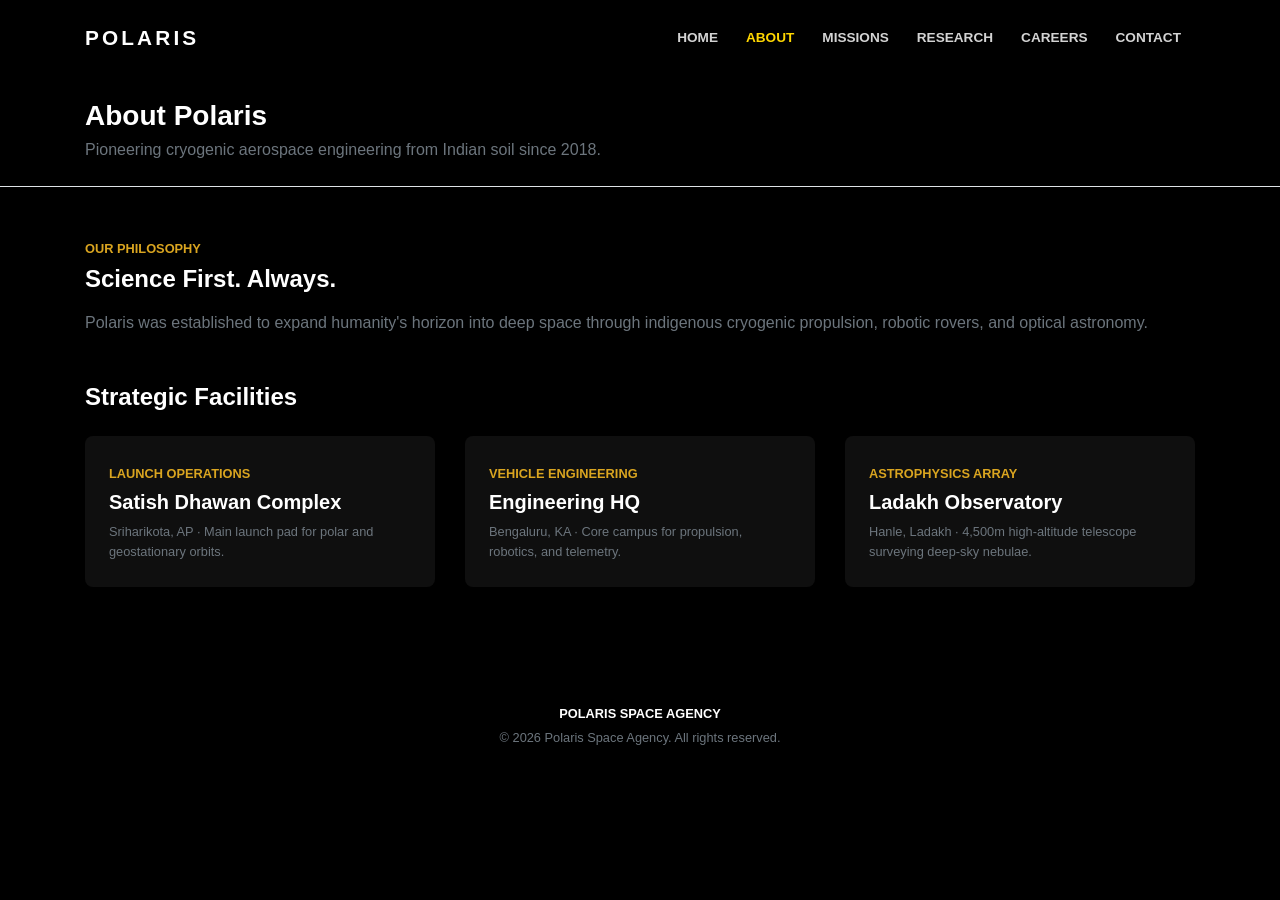
==== commit e4b94618: "refactor: remove most of parts" ====
--- a/about.html
+++ b/about.html
@@ -8,81 +8,69 @@
   <link rel="stylesheet" href="assets/css/style.css">
 </head>
 <body>
-
-<nav class="navbar navbar-expand-lg navbar-dark navbar-polaris sticky-top">
-  <div class="container">
-    <a class="navbar-brand font-weight-bold" href="index.html">POLARIS</a>
-    <button class="navbar-toggler" type="button" data-toggle="collapse" data-target="#nav"><span class="navbar-toggler-icon"></span></button>
-    <div class="collapse navbar-collapse" id="nav">
-      <ul class="navbar-nav ml-auto align-items-lg-center">
-        <li class="nav-item"><a class="nav-link" href="index.html">Home</a></li>
-        <li class="nav-item active"><a class="nav-link" href="about.html">About</a></li>
-        <li class="nav-item"><a class="nav-link" href="missions.html">Missions</a></li>
-        <li class="nav-item"><a class="nav-link" href="research.html">Research</a></li>
-        <li class="nav-item"><a class="nav-link" href="gallery.html">Gallery</a></li>
-        <li class="nav-item"><a class="nav-link" href="careers.html">Careers</a></li>
-        <li class="nav-item"><a class="nav-link" href="contact.html">Contact</a></li>
-      </ul>
+  <nav class="navbar navbar-expand-lg navbar-dark navbar-polaris sticky-top">
+    <div class="container">
+      <a class="navbar-brand font-weight-bold" href="index.html">POLARIS</a>
+      <button class="navbar-toggler" type="button" data-toggle="collapse" data-target="#nav">
+        <span class="navbar-toggler-icon"></span>
+      </button>
+      <div class="collapse navbar-collapse" id="nav">
+        <ul class="navbar-nav ml-auto">
+          <li class="nav-item"><a class="nav-link" href="index.html">Home</a></li>
+          <li class="nav-item active"><a class="nav-link" href="about.html">About</a></li>
+          <li class="nav-item"><a class="nav-link" href="missions.html">Missions</a></li>
+          <li class="nav-item"><a class="nav-link" href="research.html">Research</a></li>
+          <li class="nav-item"><a class="nav-link" href="careers.html">Careers</a></li>
+          <li class="nav-item"><a class="nav-link" href="contact.html">Contact</a></li>
+        </ul>
+      </div>
+    </div>
+  </nav>
+  <div class="py-4 border-bottom" style="border-color:gray">
+    <div class="container">
+      <h1 class="h3 font-weight-bold text-white mb-1">About Polaris</h1>
+      <p class="text-muted mb-0">Pioneering cryogenic aerospace engineering from Indian soil since 2018.</p>
     </div>
   </div>
-</nav>
-
-<div class="py-4 border-bottom" style="border-color: gray;">
-  <div class="container">
-    <h1 class="h3 font-weight-bold text-white mb-1">About Polaris</h1>
-    <p class="text-muted mb-0">Pioneering cryogenic aerospace engineering from Indian soil since 2018.</p>
-  </div>
-</div>
-
-<section class="py-5">
-  <div class="container">
-    <div class="row align-items-center mb-5">
-      <div class="col-12 col-md-6 mb-4 mb-md-0">
-        <img src="assets/images/control_center.jpg" alt="Mission Control" class="img-fluid rounded" style="border: 1px solid gray;">
-      </div>
-      <div class="col-12 col-md-6">
-        <span class="text-uppercase small font-weight-bold" style="color: goldenrod;">Our Philosophy</span>
-        <h2 class="h4 font-weight-bold text-white mt-1 mb-3">Science First. Always.</h2>
-        <p class="text-muted">Polaris was established with a singular mission: to expand humanity's horizon into deep space through indigenous cryogenic propulsion, robotic exploratory rovers, and optical astronomy.</p>
-      </div>
-    </div>
-
-    <h2 class="h4 font-weight-bold text-white mb-4">Strategic Facilities</h2>
-    <div class="row">
-      <div class="col-12 col-md-6 col-lg-4 mb-4">
-        <div class="facility-card h-100 mb-0">
-          <span class="text-uppercase small font-weight-bold" style="color: goldenrod;">Launch Operations</span>
-          <h4 class="h5 font-weight-bold text-white mt-1">Satish Dhawan Complex</h4>
-          <p class="small text-muted mb-0">Sriharikota, AP · Main launch pad complex for polar and geostationary orbit insertion.</p>
+  <section class="py-5">
+    <div class="container">
+      <span class="text-uppercase small font-weight-bold" style="color:goldenrod">Our Philosophy</span>
+      <h2 class="h4 font-weight-bold text-white mt-1 mb-3">Science First. Always.</h2>
+      <p class="text-muted mb-5">Polaris was established to expand humanity's horizon into deep space through indigenous cryogenic propulsion, robotic rovers, and optical astronomy.</p>
+      <h2 class="h4 font-weight-bold text-white mb-4">Strategic Facilities</h2>
+      <div class="row">
+        <div class="col-md-4 mb-4">
+          <div class="facility-card h-100 mb-0">
+            <span class="text-uppercase small font-weight-bold" style="color:goldenrod">Launch Operations</span>
+            <h4 class="h5 font-weight-bold text-white mt-1">Satish Dhawan Complex</h4>
+            <p class="small text-muted mb-0">Sriharikota, AP · Main launch pad for polar and geostationary orbits.</p>
+          </div>
         </div>
-      </div>
-      <div class="col-12 col-md-6 col-lg-4 mb-4">
-        <div class="facility-card h-100 mb-0">
-          <span class="text-uppercase small font-weight-bold" style="color: goldenrod;">Vehicle Engineering</span>
-          <h4 class="h5 font-weight-bold text-white mt-1">Engineering HQ</h4>
-          <p class="small text-muted mb-0">Bengaluru, KA · Core research campus for rocket propulsion, robotics, and telemetry.</p>
+        <div class="col-md-4 mb-4">
+          <div class="facility-card h-100 mb-0">
+            <span class="text-uppercase small font-weight-bold" style="color:goldenrod">Vehicle Engineering</span>
+            <h4 class="h5 font-weight-bold text-white mt-1">Engineering HQ</h4>
+            <p class="small text-muted mb-0">Bengaluru, KA · Core campus for propulsion, robotics, and telemetry.</p>
+          </div>
         </div>
-      </div>
-      <div class="col-12 col-md-6 col-lg-4 mb-4">
-        <div class="facility-card h-100 mb-0">
-          <span class="text-uppercase small font-weight-bold" style="color: goldenrod;">Astrophysics Array</span>
-          <h4 class="h5 font-weight-bold text-white mt-1">Ladakh Observatory</h4>
-          <p class="small text-muted mb-0">Hanle, Ladakh · 4,500m high-altitude optical telescope array surveying deep-sky nebulae.</p>
+        <div class="col-md-4 mb-4">
+          <div class="facility-card h-100 mb-0">
+            <span class="text-uppercase small font-weight-bold" style="color:goldenrod">Astrophysics Array</span>
+            <h4 class="h5 font-weight-bold text-white mt-1">Ladakh Observatory</h4>
+            <p class="small text-muted mb-0">Hanle, Ladakh · 4,500m high-altitude telescope surveying deep-sky nebulae.</p>
+          </div>
         </div>
       </div>
     </div>
-  </div>
-</section>
-
-<footer class="footer-polaris text-center">
-  <div class="container small text-muted">
-    <p class="font-weight-bold text-white mb-1">POLARIS SPACE AGENCY</p>
-    <p class="mb-0">&copy; 2026 Polaris Space Agency. All rights reserved.</p>
-  </div>
-</footer>
-
-<script src="bootstrap4.2.1/jquery-3.7.1.min.js"></script>
-<script src="bootstrap4.2.1/bootstrap4.2.1/js/bootstrap.bundle.min.js"></script>
-<script src="assets/js/main.js"></script>
+  </section>
+  <footer class="footer-polaris text-center">
+    <div class="container small text-muted">
+      <p class="font-weight-bold text-white mb-1">POLARIS SPACE AGENCY</p>
+      <p class="mb-0">&copy; 2026 Polaris Space Agency. All rights reserved.</p>
+    </div>
+  </footer>
+  <script src="bootstrap4.2.1/jquery-3.7.1.min.js"></script>
+  <script src="bootstrap4.2.1/bootstrap4.2.1/js/bootstrap.bundle.min.js"></script>
+  <script src="assets/js/main.js"></script>
 </body>
-</html>
+</html>
--- a/assets/css/style.css
+++ b/assets/css/style.css
@@ -1,60 +1,181 @@
-/* Polaris Space Agency — Sleek Borderless Space Theme */
-body { background-color: black; color: white; font-family: -apple-system, BlinkMacSystemFont, "Segoe UI", Roboto, sans-serif; line-height: 1.6; overflow-x: hidden; }
-
-/* Links */
-a { color: goldenrod; text-decoration: none; transition: color 0.2s ease; }
-a:hover { color: gold; text-decoration: none; }
-
-/* Navbar */
-.navbar-polaris { background-color: black; border: none; padding: 16px 0; }
-.navbar-polaris .navbar-brand { letter-spacing: 0.15em; color: white !important; font-size: 1.3rem; }
-.navbar-polaris .nav-link { color: lightgray !important; font-size: 0.85rem; font-weight: 600; text-transform: uppercase; letter-spacing: 0.08em; padding: 8px 14px !important; }
-.navbar-polaris .nav-link:hover, .navbar-polaris .nav-item.active .nav-link { color: gold !important; }
-
-/* Hero Section */
-.hero-section { position: relative; min-height: 85vh; display: flex; align-items: center; background-color: black; overflow: hidden; padding: 70px 0; }
-.hero-bg { position: absolute; top: 0; left: 0; width: 100%; height: 100%; object-fit: cover; object-position: center; opacity: 0.55; z-index: 1; }
-.hero-overlay { position: absolute; top: 0; left: 0; width: 100%; height: 100%; background: linear-gradient(to top, black 0%, transparent 70%), linear-gradient(to bottom, black 0%, transparent 40%); z-index: 2; }
-.hero-content { position: relative; z-index: 3; }
-.hero-title { font-size: 2.4rem; font-weight: 800; line-height: 1.15; }
-
-/* Seamless Borderless Cards */
-.news-card, .facility-card, .job-card, .category-card, .calc-widget {
-  background-color: #0f0f0f;
-  border: none;
-  color: white;
-  border-radius: 8px;
-  padding: 24px;
-  margin-bottom: 24px;
-  display: block;
-  transition: transform 0.25s ease, background-color 0.25s ease;
-}
-.news-card:hover, .facility-card:hover, .job-card:hover, .category-card:hover {
-  background-color: #1a1a1a;
-  transform: translateY(-4px);
-  text-decoration: none;
-}
-.news-card-img, .category-card-img, .gallery-card-img { width: 100%; height: 210px; object-fit: cover; border-radius: 6px; }
-
-/* Buttons */
-.btn-primary { background-color: goldenrod !important; border: none !important; color: black !important; font-weight: 700; border-radius: 6px; padding: 12px 26px; transition: transform 0.2s ease, background-color 0.2s ease; }
-.btn-primary:hover { background-color: gold !important; color: black !important; transform: translateY(-2px); }
-.btn-outline-light { border: 1px solid gray !important; color: white !important; font-weight: 600; border-radius: 6px; padding: 12px 26px; }
-.btn-outline-light:hover { background-color: white !important; color: black !important; }
-
-/* Form Controls */
-.form-control { background-color: #121212; border: 1px solid #2a2a2a; color: white; }
-.form-control:focus { border-color: goldenrod; box-shadow: none; }
-
-/* Stats Strip */
-.stats-strip { background-color: #080808; padding: 35px 0; }
-
-/* Responsive Breakpoints */
-@media (min-width: 768px) { .hero-title { font-size: 3.6rem; } }
-@media (max-width: 767.98px) {
-  .hero-section { min-height: 70vh; padding: 45px 0; }
-  .navbar-collapse { background-color: black; margin-top: 10px; padding: 15px 0; }
+body {
+    background: #000;
+    color: #fff;
+    font-family: sans-serif;
+    line-height: 1.6;
+    overflow-x: hidden
 }
 
-/* Footer */
-.footer-polaris { background-color: black; padding: 45px 0; color: gray; }
+a {
+    color: #daa520;
+    text-decoration: none;
+    transition: .2s
+}
+
+a:hover {
+    color: #ffd700;
+    text-decoration: none
+}
+
+.navbar-polaris {
+    background: #000;
+    padding: 16px 0
+}
+
+.navbar-brand {
+    letter-spacing: .15em;
+    color: #fff !important;
+    font-size: 1.3rem
+}
+
+.nav-link {
+    color: #d3d3d3 !important;
+    font-size: .85rem;
+    font-weight: 600;
+    text-transform: uppercase;
+    padding: 8px 14px !important
+}
+
+.nav-item.active .nav-link,
+.nav-link:hover {
+    color: #ffd700 !important
+}
+
+.hero-section {
+    position: relative;
+    min-height: 85vh;
+    display: flex;
+    align-items: center;
+    background: #000;
+    overflow: hidden;
+    padding: 70px 0
+}
+
+.hero-bg {
+    position: absolute;
+    inset: 0;
+    width: 100%;
+    height: 100%;
+    object-fit: cover;
+    opacity: .55;
+    z-index: 1
+}
+
+.hero-overlay {
+    position: absolute;
+    inset: 0;
+    background: linear-gradient(to top, #000 0, transparent 70%), linear-gradient(to bottom, #000 0, transparent 40%);
+    z-index: 2
+}
+
+.hero-content {
+    position: relative;
+    z-index: 3
+}
+
+.hero-title {
+    font-size: 2.4rem;
+    font-weight: 800
+}
+
+.calc-widget,
+.category-card,
+.facility-card,
+.job-card,
+.news-card {
+    background: #0f0f0f;
+    border: none;
+    color: #fff;
+    border-radius: 8px;
+    padding: 24px;
+    margin-bottom: 24px;
+    display: block;
+    transition: .25s
+}
+
+.category-card:hover,
+.facility-card:hover,
+.job-card:hover,
+.news-card:hover {
+    background: #1a1a1a;
+    transform: translateY(-4px);
+    text-decoration: none
+}
+
+.category-card-img,
+.gallery-card-img,
+.news-card-img {
+    width: 100%;
+    height: 210px;
+    object-fit: cover;
+    border-radius: 6px
+}
+
+.btn-primary {
+    background: #daa520 !important;
+    border: none !important;
+    color: #000 !important;
+    font-weight: 700;
+    border-radius: 6px;
+    padding: 12px 26px;
+    transition: .2s
+}
+
+.btn-primary:hover {
+    background: #ffd700 !important;
+    transform: translateY(-2px)
+}
+
+.btn-outline-light {
+    border: 1px solid gray !important;
+    color: #fff !important;
+    font-weight: 600;
+    border-radius: 6px;
+    padding: 12px 26px
+}
+
+.btn-outline-light:hover {
+    background: #fff !important;
+    color: #000 !important
+}
+
+.form-control {
+    background: #121212;
+    border: 1px solid #2a2a2a;
+    color: #fff
+}
+
+.form-control:focus {
+    border-color: #daa520;
+    box-shadow: none
+}
+
+.stats-strip {
+    background: #080808;
+    padding: 35px 0
+}
+
+@media (min-width:768px) {
+    .hero-title {
+        font-size: 3.6rem
+    }
+}
+
+@media (max-width:767.98px) {
+    .hero-section {
+        min-height: 70vh;
+        padding: 45px 0
+    }
+
+    .navbar-collapse {
+        background: #000;
+        margin-top: 10px;
+        padding: 15px 0
+    }
+}
+
+.footer-polaris {
+    background: #000;
+    padding: 45px 0;
+    color: gray
+}
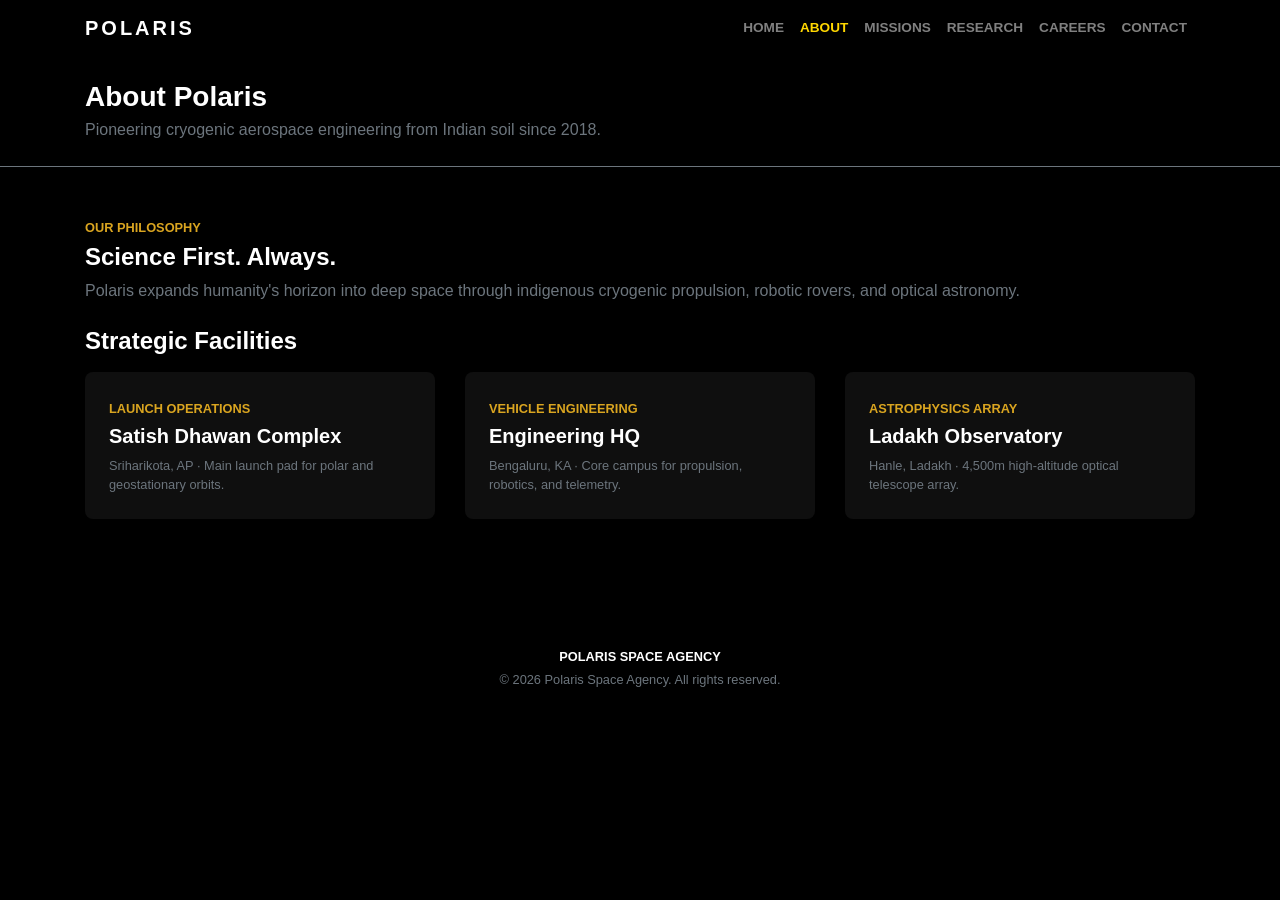
==== commit 2f7da4a1: "feat: add custom CSS styling, JS form validation, and UI updates across HTML pages" ====
--- a/about.html
+++ b/about.html
@@ -26,7 +26,7 @@
       </div>
     </div>
   </nav>
-  <div class="py-4 border-bottom" style="border-color:gray">
+  <div class="py-4 border-bottom border-secondary">
     <div class="container">
       <h1 class="h3 font-weight-bold text-white mb-1">About Polaris</h1>
       <p class="text-muted mb-0">Pioneering cryogenic aerospace engineering from Indian soil since 2018.</p>
@@ -34,30 +34,30 @@
   </div>
   <section class="py-5">
     <div class="container">
-      <span class="text-uppercase small font-weight-bold" style="color:goldenrod">Our Philosophy</span>
-      <h2 class="h4 font-weight-bold text-white mt-1 mb-3">Science First. Always.</h2>
-      <p class="text-muted mb-5">Polaris was established to expand humanity's horizon into deep space through indigenous cryogenic propulsion, robotic rovers, and optical astronomy.</p>
-      <h2 class="h4 font-weight-bold text-white mb-4">Strategic Facilities</h2>
+      <span class="small font-weight-bold text-uppercase" style="color:goldenrod">Our Philosophy</span>
+      <h2 class="h4 font-weight-bold text-white mt-1 mb-2">Science First. Always.</h2>
+      <p class="text-muted mb-4">Polaris expands humanity's horizon into deep space through indigenous cryogenic propulsion, robotic rovers, and optical astronomy.</p>
+      <h2 class="h4 font-weight-bold text-white mb-3">Strategic Facilities</h2>
       <div class="row">
-        <div class="col-md-4 mb-4">
-          <div class="facility-card h-100 mb-0">
-            <span class="text-uppercase small font-weight-bold" style="color:goldenrod">Launch Operations</span>
+        <div class="col-md-4 mb-3">
+          <div class="facility-card">
+            <span class="small font-weight-bold text-uppercase" style="color:goldenrod">Launch Operations</span>
             <h4 class="h5 font-weight-bold text-white mt-1">Satish Dhawan Complex</h4>
             <p class="small text-muted mb-0">Sriharikota, AP · Main launch pad for polar and geostationary orbits.</p>
           </div>
         </div>
-        <div class="col-md-4 mb-4">
-          <div class="facility-card h-100 mb-0">
-            <span class="text-uppercase small font-weight-bold" style="color:goldenrod">Vehicle Engineering</span>
+        <div class="col-md-4 mb-3">
+          <div class="facility-card">
+            <span class="small font-weight-bold text-uppercase" style="color:goldenrod">Vehicle Engineering</span>
             <h4 class="h5 font-weight-bold text-white mt-1">Engineering HQ</h4>
             <p class="small text-muted mb-0">Bengaluru, KA · Core campus for propulsion, robotics, and telemetry.</p>
           </div>
         </div>
-        <div class="col-md-4 mb-4">
-          <div class="facility-card h-100 mb-0">
-            <span class="text-uppercase small font-weight-bold" style="color:goldenrod">Astrophysics Array</span>
+        <div class="col-md-4 mb-3">
+          <div class="facility-card">
+            <span class="small font-weight-bold text-uppercase" style="color:goldenrod">Astrophysics Array</span>
             <h4 class="h5 font-weight-bold text-white mt-1">Ladakh Observatory</h4>
-            <p class="small text-muted mb-0">Hanle, Ladakh · 4,500m high-altitude telescope surveying deep-sky nebulae.</p>
+            <p class="small text-muted mb-0">Hanle, Ladakh · 4,500m high-altitude optical telescope array.</p>
           </div>
         </div>
       </div>
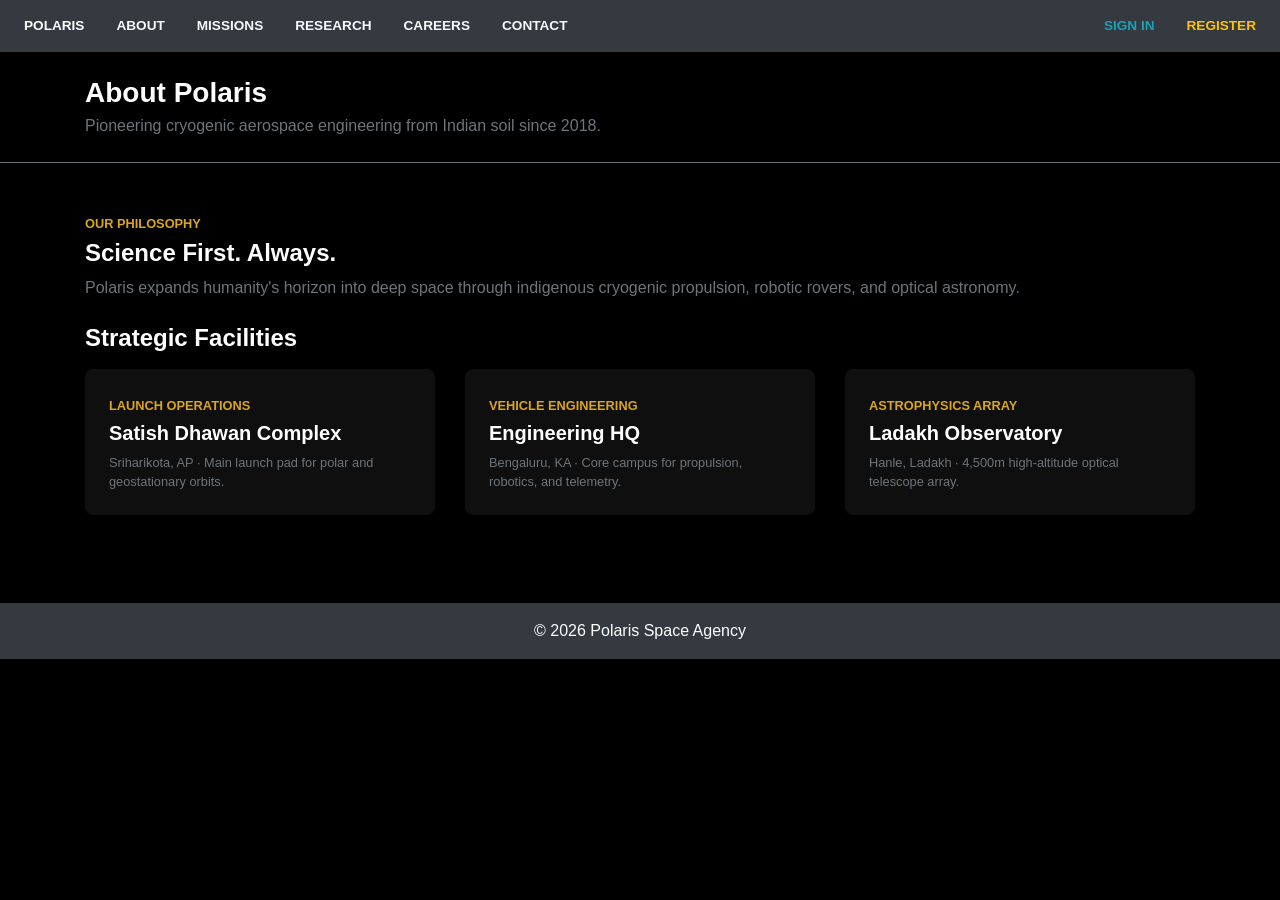
==== commit 5d33c649: "refactor: update navigation and footer markup across HTML pages and add main.js validation script" ====
--- a/about.html
+++ b/about.html
@@ -1,4 +1,4 @@
-<!DOCTYPE html>
+﻿<!DOCTYPE html>
 <html lang="en">
 <head>
   <meta charset="UTF-8">
@@ -8,24 +8,7 @@
   <link rel="stylesheet" href="assets/css/style.css">
 </head>
 <body>
-  <nav class="navbar navbar-expand-lg navbar-dark navbar-polaris sticky-top">
-    <div class="container">
-      <a class="navbar-brand font-weight-bold" href="index.html">POLARIS</a>
-      <button class="navbar-toggler" type="button" data-toggle="collapse" data-target="#nav">
-        <span class="navbar-toggler-icon"></span>
-      </button>
-      <div class="collapse navbar-collapse" id="nav">
-        <ul class="navbar-nav ml-auto">
-          <li class="nav-item"><a class="nav-link" href="index.html">Home</a></li>
-          <li class="nav-item active"><a class="nav-link" href="about.html">About</a></li>
-          <li class="nav-item"><a class="nav-link" href="missions.html">Missions</a></li>
-          <li class="nav-item"><a class="nav-link" href="research.html">Research</a></li>
-          <li class="nav-item"><a class="nav-link" href="careers.html">Careers</a></li>
-          <li class="nav-item"><a class="nav-link" href="contact.html">Contact</a></li>
-        </ul>
-      </div>
-    </div>
-  </nav>
+  <nav class="nav bg-dark p-2"><a class="nav-link text-white font-weight-bold" href="index.html">POLARIS</a><a class="nav-link text-light" href="about.html">About</a><a class="nav-link text-light" href="missions.html">Missions</a><a class="nav-link text-light" href="research.html">Research</a><a class="nav-link text-light" href="careers.html">Careers</a><a class="nav-link text-light" href="contact.html">Contact</a><a class="nav-link text-info ml-auto" href="login.html">Sign In</a><a class="nav-link text-warning" href="register.html">Register</a></nav>
   <div class="py-4 border-bottom border-secondary">
     <div class="container">
       <h1 class="h3 font-weight-bold text-white mb-1">About Polaris</h1>
@@ -63,12 +46,7 @@
       </div>
     </div>
   </section>
-  <footer class="footer-polaris text-center">
-    <div class="container small text-muted">
-      <p class="font-weight-bold text-white mb-1">POLARIS SPACE AGENCY</p>
-      <p class="mb-0">&copy; 2026 Polaris Space Agency. All rights reserved.</p>
-    </div>
-  </footer>
+  <footer class="bg-dark text-white text-center p-3">&copy; 2026 Polaris Space Agency</footer>
   <script src="bootstrap4.2.1/jquery-3.7.1.min.js"></script>
   <script src="bootstrap4.2.1/bootstrap4.2.1/js/bootstrap.bundle.min.js"></script>
   <script src="assets/js/main.js"></script>
